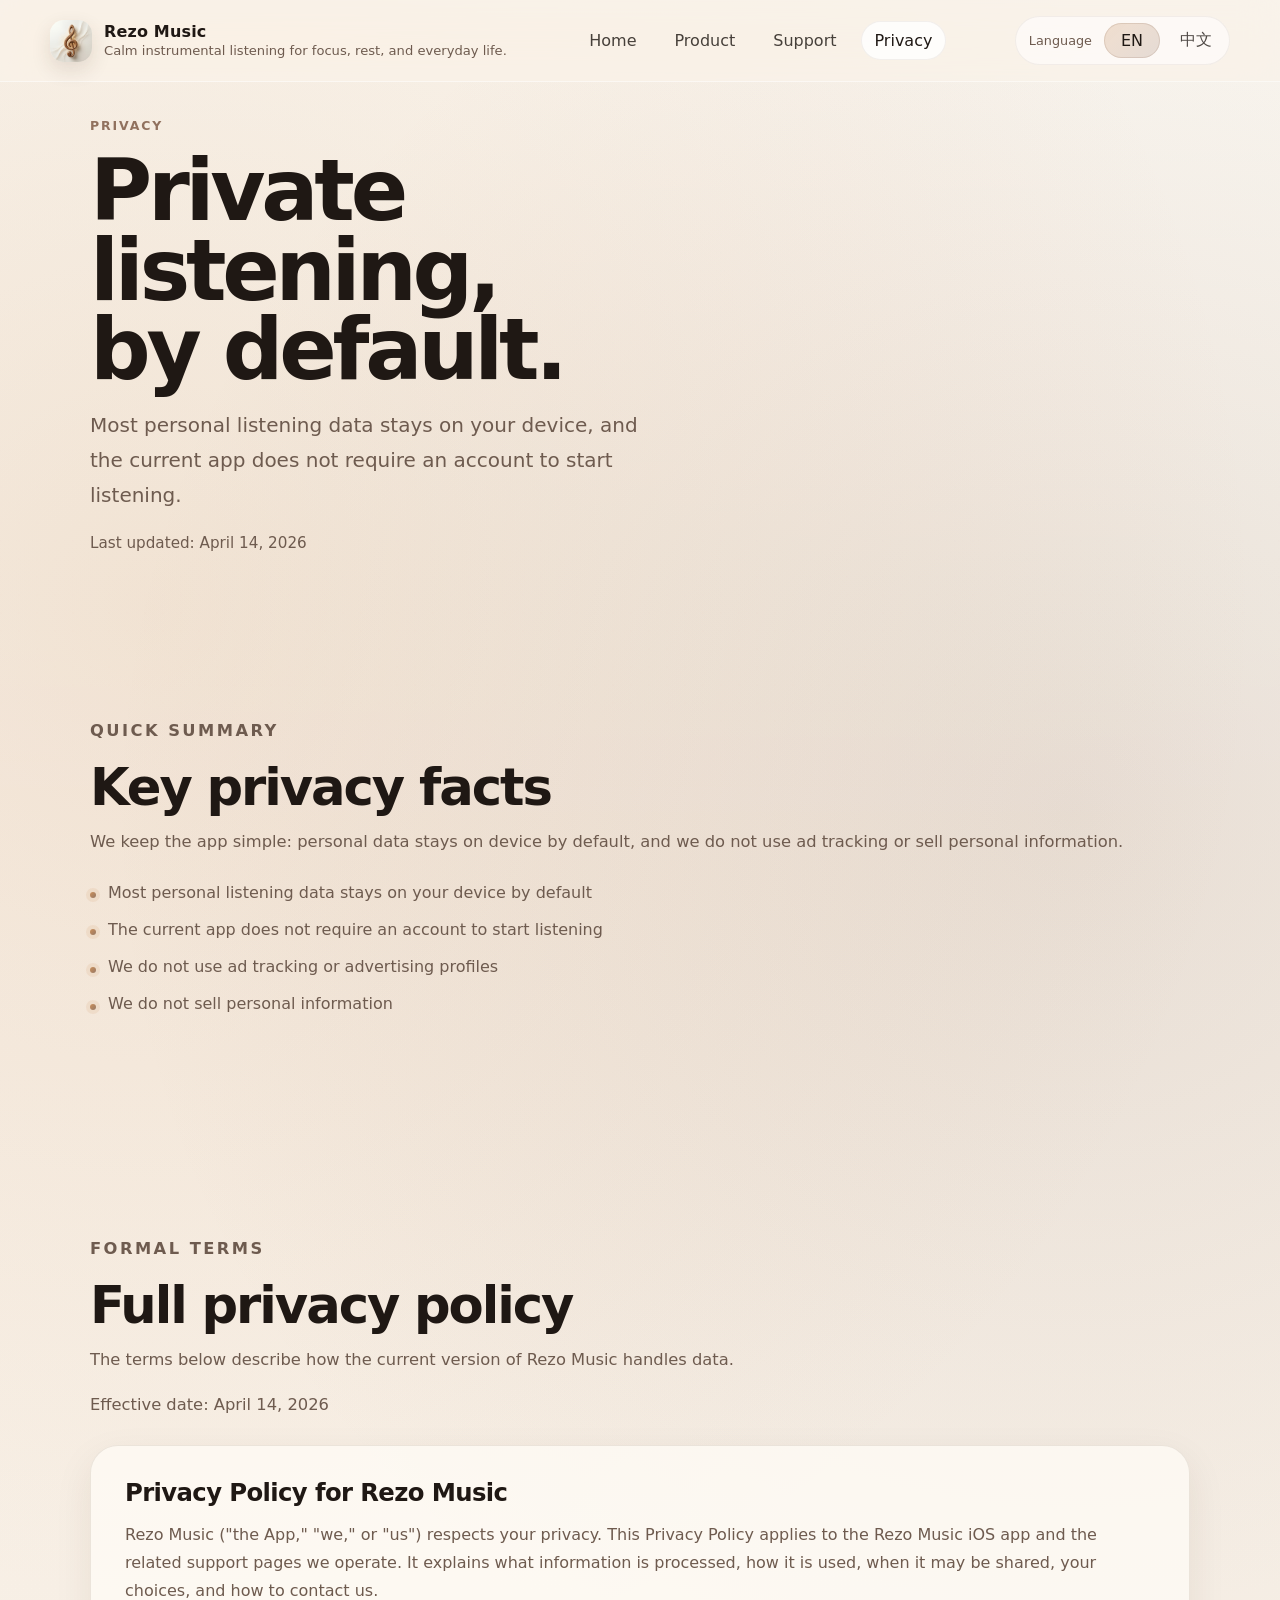
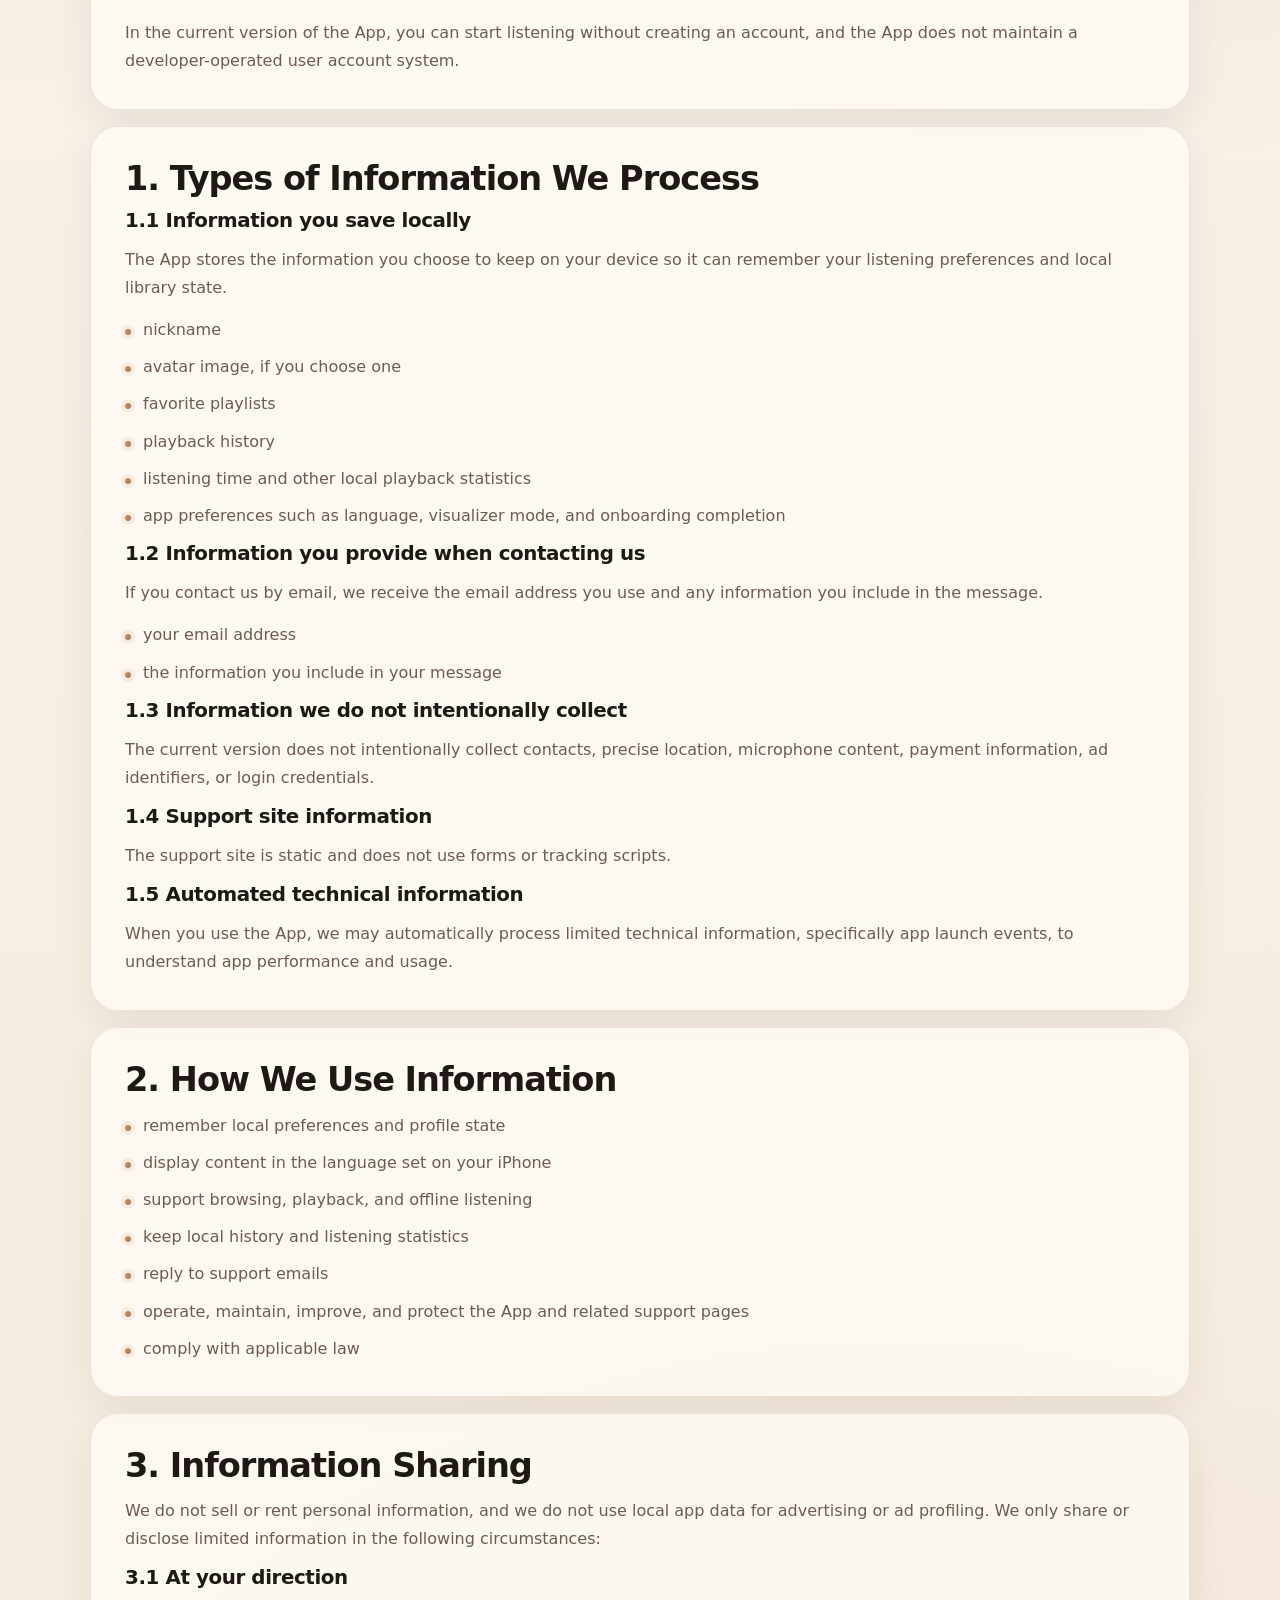
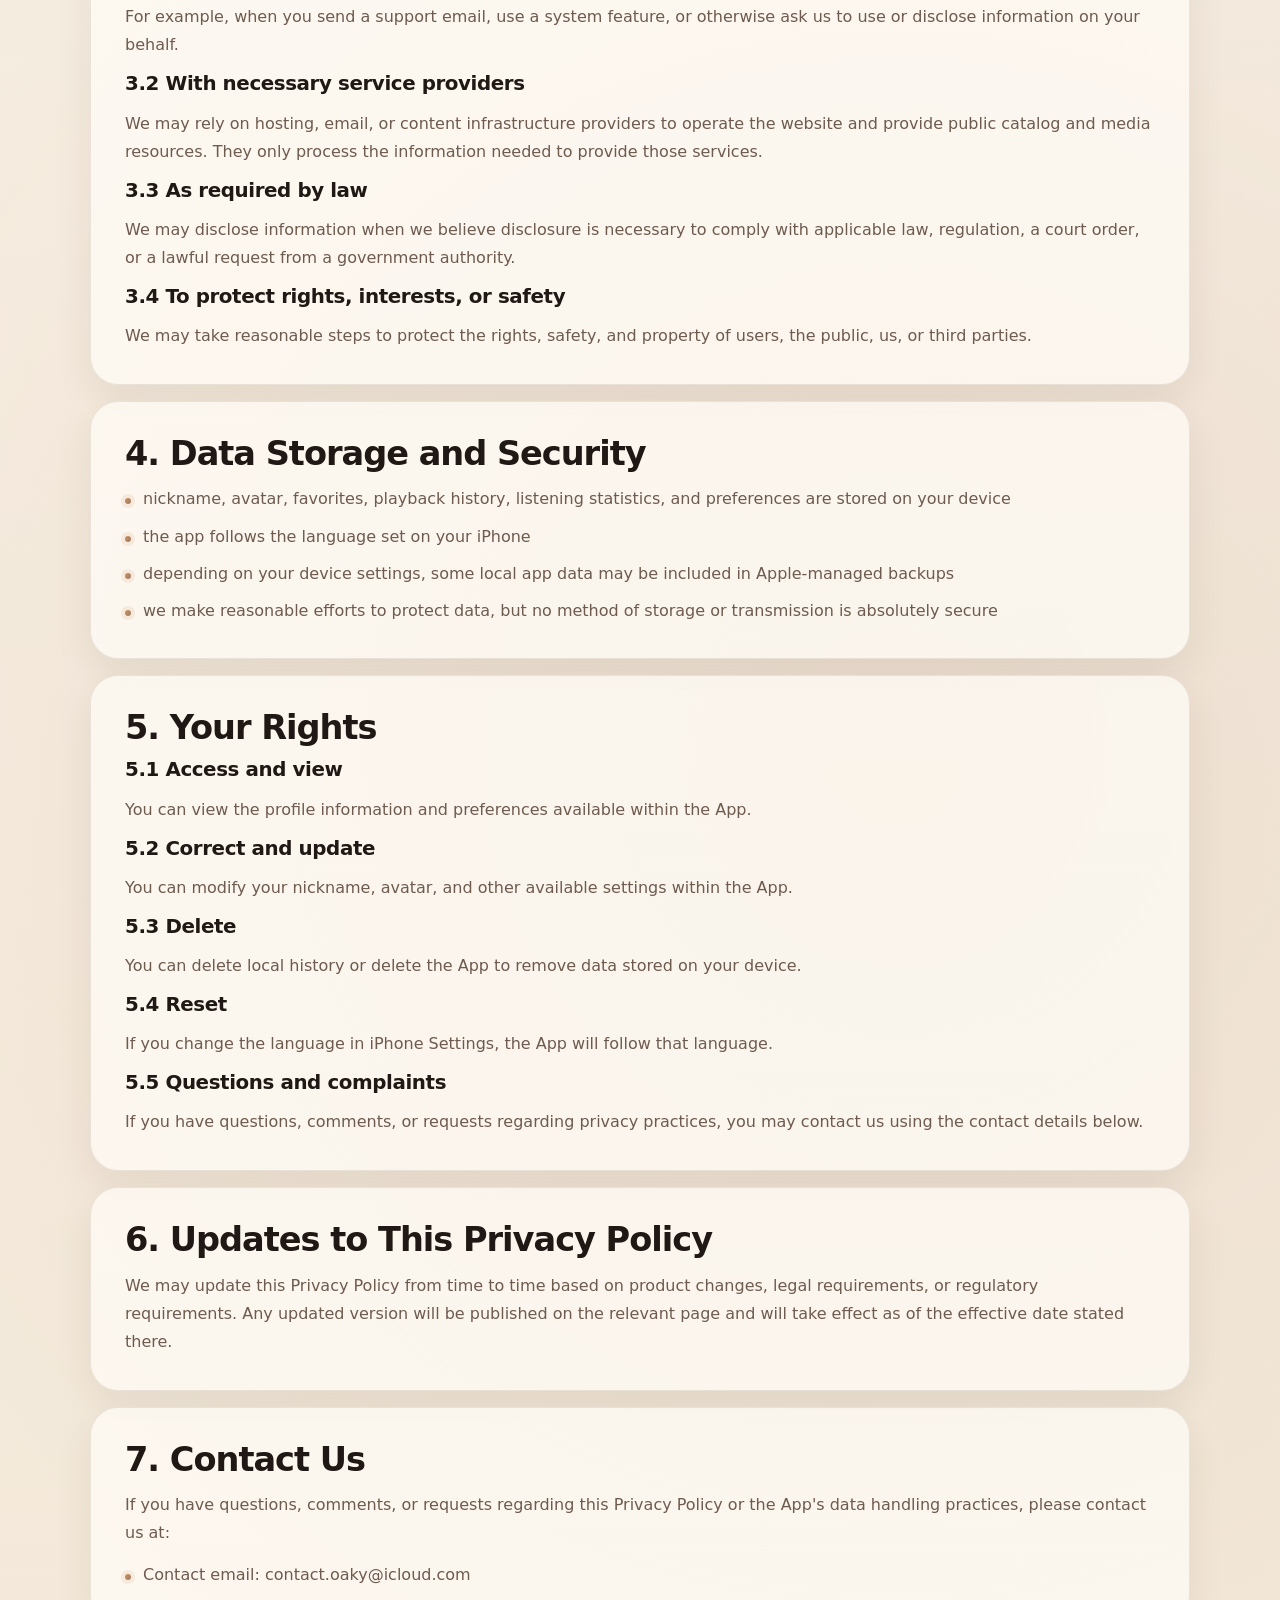
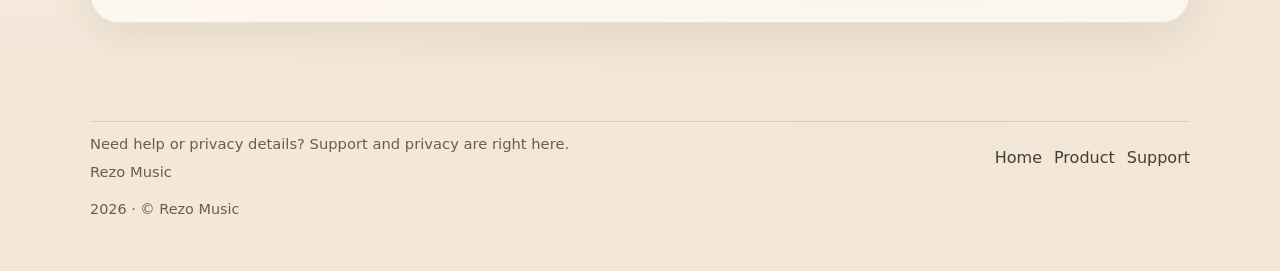
==== privacy.html @ c3b0bfb4 "add webpage" ====
<!DOCTYPE html>
<html lang="en">
<head>
  <meta charset="UTF-8">
  <meta name="viewport" content="width=device-width, initial-scale=1.0">
  <meta name="description" content="Privacy policy for the Rezo Music iOS app. Key privacy facts first, then the formal policy terms.">
  <meta name="theme-color" content="#f6efe6">
  <title>Privacy · Rezo Music</title>
  <link rel="icon" type="image/png" sizes="16x16" href="assets/favicon-16.png">
  <link rel="icon" type="image/png" sizes="32x32" href="assets/favicon-32.png">
  <link rel="apple-touch-icon" sizes="180x180" href="assets/apple-touch-icon.png">
  <link rel="stylesheet" href="assets/site.css">
  <script defer src="assets/site.js"></script>
</head>
<body data-page="privacy">
  <a class="skip-link" href="#content">Skip to content</a>

  <div class="site-shell">
    <header class="site-header">
      <div class="site-header__inner">
        <a class="brand" href="index.html" aria-label="Rezo Music home">
          <img class="brand__mark" src="assets/app-icon.png" alt="" aria-hidden="true">
          <span class="brand__text">
            <span class="brand__name" data-i18n-key="common.brand.name">Rezo Music</span>
            <span class="brand__sub" data-i18n-key="common.brand.subtitle">Calm instrumental listening for focus, rest, and everyday life.</span>
          </span>
        </a>

        <nav class="site-nav" aria-label="Primary">
          <a class="site-nav__link" href="index.html" data-i18n-key="common.nav.home">Home</a>
          <a class="site-nav__link" href="product.html" data-i18n-key="common.nav.product">Product</a>
          <a class="site-nav__link" href="support.html" data-i18n-key="common.nav.support">Support</a>
          <a class="site-nav__link" aria-current="page" href="privacy.html" data-i18n-key="common.nav.privacy">Privacy</a>
        </nav>

        <div class="lang-toggle" role="group" aria-label="Language">
          <span class="lang-toggle__label" data-i18n-key="common.lang.label">Language</span>
          <button class="lang-toggle__button" type="button" data-lang-option="en" aria-pressed="true">EN</button>
          <button class="lang-toggle__button" type="button" data-lang-option="zh" aria-pressed="false">中文</button>
        </div>
      </div>
    </header>

    <main class="page" id="content">
      <section class="hero">
        <div class="hero__inner privacy-hero__inner">
          <div class="hero__copy reveal">
            <p class="eyebrow" data-i18n-key="pages.privacy.hero.eyebrow">Privacy</p>
            <h1 data-i18n-key="pages.privacy.hero.title">Private listening, by default.</h1>
            <p class="lede" data-i18n-key="pages.privacy.hero.body">Most personal listening data stays on your device, and the current app does not require an account to start listening.</p>
            <p class="hero__note" data-i18n-key="pages.privacy.hero.note">Last updated: April 14, 2026</p>
          </div>
        </div>
      </section>

      <section class="section">
        <div class="section__inner">
          <div class="section-copy reveal">
            <p class="eyebrow" data-i18n-key="pages.privacy.summary.eyebrow">Quick summary</p>
            <h2 data-i18n-key="pages.privacy.summary.title">Key privacy facts</h2>
            <p data-i18n-key="pages.privacy.summary.body">We keep the app simple: personal data stays on device by default, and we do not use ad tracking or sell personal information.</p>
            <ul class="privacy-summary-list">
              <li data-i18n-key="pages.privacy.summary.point1">Most personal listening data stays on your device by default</li>
              <li data-i18n-key="pages.privacy.summary.point2">The current app does not require an account to start listening</li>
              <li data-i18n-key="pages.privacy.summary.point3">We do not use ad tracking or advertising profiles</li>
              <li data-i18n-key="pages.privacy.summary.point4">We do not sell personal information</li>
            </ul>
          </div>
        </div>
      </section>

      <section class="section policy-section">
        <div class="section__inner policy-shell">
          <div class="section-copy reveal">
            <p class="eyebrow" data-i18n-key="pages.privacy.formal.eyebrow">Formal Terms</p>
            <h2 data-i18n-key="pages.privacy.formal.title">Full privacy policy</h2>
            <p data-i18n-key="pages.privacy.formal.body">The terms below describe how the current version of Rezo Music handles data.</p>
            <p class="policy-meta" data-i18n-key="pages.privacy.formal.meta">Effective date: April 14, 2026</p>
          </div>

          <div class="policy-blocks">
            <article class="policy reveal">
              <h3 data-i18n-key="pages.privacy.formal.intro.title">Privacy Policy for Rezo Music</h3>
              <p data-i18n-key="pages.privacy.formal.intro.body1">Rezo Music ("the App," "we," or "us") respects your privacy. This Privacy Policy applies to the Rezo Music iOS app and the related support pages we operate. It explains what information is processed, how it is used, when it may be shared, your choices, and how to contact us.</p>
              <p data-i18n-key="pages.privacy.formal.intro.body2">In the current version of the App, you can start listening without creating an account, and the App does not maintain a developer-operated user account system.</p>
            </article>

            <article class="policy reveal">
              <h2 data-i18n-key="pages.privacy.formal.section1.title">1. Types of Information We Process</h2>

              <h4 data-i18n-key="pages.privacy.formal.section1.sub1.title">1.1 Information you save locally</h4>
              <p data-i18n-key="pages.privacy.formal.section1.sub1.body">The App stores the information you choose to keep on your device so it can remember your listening preferences and local library state.</p>
              <ul class="policy-list">
                <li data-i18n-key="pages.privacy.formal.section1.sub1.point1">nickname</li>
                <li data-i18n-key="pages.privacy.formal.section1.sub1.point2">avatar image, if you choose one</li>
                <li data-i18n-key="pages.privacy.formal.section1.sub1.point3">favorite playlists</li>
                <li data-i18n-key="pages.privacy.formal.section1.sub1.point4">playback history</li>
                <li data-i18n-key="pages.privacy.formal.section1.sub1.point5">listening time and other local playback statistics</li>
                <li data-i18n-key="pages.privacy.formal.section1.sub1.point6">app preferences such as language, visualizer mode, and onboarding completion</li>
              </ul>

              <h4 data-i18n-key="pages.privacy.formal.section1.sub2.title">1.2 Information you provide when contacting us</h4>
              <p data-i18n-key="pages.privacy.formal.section1.sub2.body">If you contact us by email, we receive the email address you use and any information you include in the message.</p>
              <ul class="policy-list">
                <li data-i18n-key="pages.privacy.formal.section1.sub2.point1">your email address</li>
                <li data-i18n-key="pages.privacy.formal.section1.sub2.point2">the information you include in your message</li>
              </ul>

              <h4 data-i18n-key="pages.privacy.formal.section1.sub3.title">1.3 Information we do not intentionally collect</h4>
              <p data-i18n-key="pages.privacy.formal.section1.sub3.body">The current version does not intentionally collect contacts, precise location, microphone content, payment information, ad identifiers, or login credentials.</p>

              <h4 data-i18n-key="pages.privacy.formal.section1.sub4.title">1.4 Support site information</h4>
              <p data-i18n-key="pages.privacy.formal.section1.sub4.body">The support site is static and does not use forms or tracking scripts.</p>

              <h4 data-i18n-key="pages.privacy.formal.section1.sub5.title">1.5 Automated technical information</h4>
              <p data-i18n-key="pages.privacy.formal.section1.sub5.body">When you use the App, we may automatically process limited technical information, specifically app launch events, to understand app performance and usage.</p>
            </article>

            <article class="policy reveal">
              <h2 data-i18n-key="pages.privacy.formal.section2.title">2. How We Use Information</h2>
              <ul class="policy-list">
                <li data-i18n-key="pages.privacy.formal.section2.point1">remember local preferences and profile state</li>
                <li data-i18n-key="pages.privacy.formal.section2.point2">display content in the language set on your iPhone</li>
                <li data-i18n-key="pages.privacy.formal.section2.point3">support browsing, playback, and offline listening</li>
                <li data-i18n-key="pages.privacy.formal.section2.point4">keep local history and listening statistics</li>
                <li data-i18n-key="pages.privacy.formal.section2.point5">reply to support emails</li>
                <li data-i18n-key="pages.privacy.formal.section2.point6">operate, maintain, improve, and protect the App and related support pages</li>
                <li data-i18n-key="pages.privacy.formal.section2.point7">comply with applicable law</li>
              </ul>
            </article>

            <article class="policy reveal">
              <h2 data-i18n-key="pages.privacy.formal.section3.title">3. Information Sharing</h2>
              <p data-i18n-key="pages.privacy.formal.section3.intro">We do not sell or rent personal information, and we do not use local app data for advertising or ad profiling. We only share or disclose limited information in the following circumstances:</p>

              <h4 data-i18n-key="pages.privacy.formal.section3.sub1.title">3.1 At your direction</h4>
              <p data-i18n-key="pages.privacy.formal.section3.sub1.body">For example, when you send a support email, use a system feature, or otherwise ask us to use or disclose information on your behalf.</p>

              <h4 data-i18n-key="pages.privacy.formal.section3.sub2.title">3.2 With necessary service providers</h4>
              <p data-i18n-key="pages.privacy.formal.section3.sub2.body">We may rely on hosting, email, or content infrastructure providers to operate the website and provide public catalog and media resources. They only process the information needed to provide those services.</p>

              <h4 data-i18n-key="pages.privacy.formal.section3.sub3.title">3.3 As required by law</h4>
              <p data-i18n-key="pages.privacy.formal.section3.sub3.body">We may disclose information when we believe disclosure is necessary to comply with applicable law, regulation, a court order, or a lawful request from a government authority.</p>

              <h4 data-i18n-key="pages.privacy.formal.section3.sub4.title">3.4 To protect rights, interests, or safety</h4>
              <p data-i18n-key="pages.privacy.formal.section3.sub4.body">We may take reasonable steps to protect the rights, safety, and property of users, the public, us, or third parties.</p>
            </article>

            <article class="policy reveal">
              <h2 data-i18n-key="pages.privacy.formal.section4.title">4. Data Storage and Security</h2>
              <ul class="policy-list">
                <li data-i18n-key="pages.privacy.formal.section4.point1">nickname, avatar, favorites, playback history, listening statistics, and preferences are stored on your device</li>
                <li data-i18n-key="pages.privacy.formal.section4.point2">the app follows the language set on your iPhone</li>
                <li data-i18n-key="pages.privacy.formal.section4.point3">depending on your device settings, some local app data may be included in Apple-managed backups</li>
                <li data-i18n-key="pages.privacy.formal.section4.point4">we make reasonable efforts to protect data, but no method of storage or transmission is absolutely secure</li>
              </ul>
            </article>

            <article class="policy reveal">
              <h2 data-i18n-key="pages.privacy.formal.section5.title">5. Your Rights</h2>

              <h4 data-i18n-key="pages.privacy.formal.section5.sub1.title">5.1 Access and view</h4>
              <p data-i18n-key="pages.privacy.formal.section5.sub1.body">You can view the profile information and preferences available within the App.</p>

              <h4 data-i18n-key="pages.privacy.formal.section5.sub2.title">5.2 Correct and update</h4>
              <p data-i18n-key="pages.privacy.formal.section5.sub2.body">You can modify your nickname, avatar, and other available settings within the App.</p>

              <h4 data-i18n-key="pages.privacy.formal.section5.sub3.title">5.3 Delete</h4>
              <p data-i18n-key="pages.privacy.formal.section5.sub3.body">You can delete local history or delete the App to remove data stored on your device.</p>

              <h4 data-i18n-key="pages.privacy.formal.section5.sub4.title">5.4 Reset</h4>
              <p data-i18n-key="pages.privacy.formal.section5.sub4.body">If you change the language in iPhone Settings, the App will follow that language.</p>

              <h4 data-i18n-key="pages.privacy.formal.section5.sub5.title">5.5 Questions and complaints</h4>
              <p data-i18n-key="pages.privacy.formal.section5.sub5.body">If you have questions, comments, or requests regarding privacy practices, you may contact us using the contact details below.</p>
            </article>

            <article class="policy reveal">
              <h2 data-i18n-key="pages.privacy.formal.section6.title">6. Updates to This Privacy Policy</h2>
              <p data-i18n-key="pages.privacy.formal.section6.body">We may update this Privacy Policy from time to time based on product changes, legal requirements, or regulatory requirements. Any updated version will be published on the relevant page and will take effect as of the effective date stated there.</p>
            </article>

            <article class="policy reveal">
              <h2 data-i18n-key="pages.privacy.formal.section7.title">7. Contact Us</h2>
              <p data-i18n-key="pages.privacy.formal.section7.body">If you have questions, comments, or requests regarding this Privacy Policy or the App's data handling practices, please contact us at:</p>
              <ul class="policy-list">
                <li><span data-i18n-key="pages.privacy.contact.emailLabel">Contact email</span>: <a href="mailto:contact.oaky@icloud.com">contact.oaky@icloud.com</a></li>
              </ul>
            </article>
          </div>
        </div>
      </section>
    </main>

    <footer class="footer">
      <div class="footer__inner">
        <div class="footer__top">
          <div class="footer__meta">
            <span data-i18n-key="common.footer.cta">Need help or privacy details? Support and privacy are right here.</span>
            <span data-i18n-key="common.brand.name">Rezo Music</span>
          </div>
          <div class="footer__actions">
            <a class="footer__link" href="index.html" data-i18n-key="common.nav.home">Home</a>
            <a class="footer__link" href="product.html" data-i18n-key="common.nav.product">Product</a>
            <a class="footer__link" href="support.html" data-i18n-key="common.nav.support">Support</a>
          </div>
        </div>
        <div class="footer__right">
          <span data-current-year>2026</span>
          <span aria-hidden="true">·</span>
          <span data-i18n-key="common.footer.rights">© Rezo Music</span>
        </div>
      </div>
    </footer>
  </div>
</body>
</html>
---- assets/site.css ----
:root {
  --bg: #f6efe6;
  --bg-soft: rgba(255, 248, 240, 0.72);
  --panel: rgba(255, 252, 247, 0.74);
  --panel-strong: rgba(255, 252, 247, 0.92);
  --text: #1f1814;
  --muted: #6e5b4f;
  --line: rgba(108, 82, 62, 0.16);
  --line-strong: rgba(108, 82, 62, 0.24);
  --walnut: #7a5641;
  --cedar: #9c6750;
  --amber: #c98b54;
  --cream: #fff7ed;
  --shadow: 0 24px 70px rgba(58, 34, 18, 0.11);
  --shadow-soft: 0 14px 38px rgba(58, 34, 18, 0.08);
  --radius-xl: 36px;
  --radius-lg: 28px;
  --radius-md: 20px;
  --radius-sm: 14px;
  --page-width: min(1180px, calc(100% - 40px));
  --content-width: min(1100px, calc(100% - 40px));
  --section-gap: clamp(72px, 10vw, 132px);
  --ease-out: cubic-bezier(0.2, 0.8, 0.2, 1);
}

*,
*::before,
*::after {
  box-sizing: border-box;
}

html {
  scroll-behavior: smooth;
  text-size-adjust: 100%;
}

body {
  margin: 0;
  min-height: 100vh;
  color: var(--text);
  font-family: -apple-system, BlinkMacSystemFont, "SF Pro Text", "Segoe UI", system-ui, sans-serif;
  background:
    radial-gradient(circle at 12% 12%, rgba(201, 139, 84, 0.18), transparent 24%),
    radial-gradient(circle at 84% 16%, rgba(122, 86, 65, 0.14), transparent 22%),
    radial-gradient(circle at 70% 78%, rgba(165, 112, 83, 0.10), transparent 28%),
    linear-gradient(180deg, #fbf7f1 0%, #f7efe5 42%, #f3e8d8 100%);
  overflow-x: hidden;
}

body::before {
  content: "";
  position: fixed;
  inset: 0;
  pointer-events: none;
  background-image:
    linear-gradient(rgba(255, 255, 255, 0.16), rgba(255, 255, 255, 0.02)),
    radial-gradient(circle at 1px 1px, rgba(61, 38, 24, 0.045) 1px, transparent 0);
  background-size: auto, 18px 18px;
  mix-blend-mode: soft-light;
  opacity: 0.7;
  z-index: 0;
}

img,
svg,
video,
canvas {
  display: block;
  max-width: 100%;
}

a {
  color: inherit;
  text-decoration: none;
}

button,
input,
textarea,
select {
  font: inherit;
}

button {
  border: 0;
  background: none;
  padding: 0;
  cursor: pointer;
}

::selection {
  background: rgba(201, 139, 84, 0.26);
}

.skip-link {
  position: absolute;
  left: 16px;
  top: 12px;
  z-index: 100;
  padding: 10px 14px;
  border-radius: 999px;
  background: var(--text);
  color: var(--cream);
  transform: translateY(-150%);
  transition: transform 160ms var(--ease-out);
}

.skip-link:focus {
  transform: translateY(0);
}

.site-shell {
  position: relative;
  z-index: 1;
}

.site-header {
  position: sticky;
  top: 0;
  z-index: 40;
  backdrop-filter: blur(18px) saturate(180%);
  -webkit-backdrop-filter: blur(18px) saturate(180%);
  background: rgba(248, 242, 234, 0.74);
  border-bottom: 1px solid rgba(255, 255, 255, 0.5);
}

.site-header__inner {
  width: var(--page-width);
  margin: 0 auto;
  display: grid;
  grid-template-columns: auto 1fr auto;
  align-items: center;
  gap: 20px;
  min-height: 80px;
  padding: 16px 0;
}

.brand {
  display: inline-flex;
  align-items: center;
  gap: 12px;
  min-width: 0;
}

.brand__mark {
  width: 42px;
  height: 42px;
  flex: 0 0 auto;
  border-radius: 14px;
  box-shadow: 0 8px 20px rgba(58, 34, 18, 0.12);
}

.brand__text {
  display: grid;
  gap: 2px;
  min-width: 0;
}

.brand__name {
  font-size: 1rem;
  font-weight: 700;
  letter-spacing: 0.01em;
}

.brand__sub {
  font-size: 0.82rem;
  color: var(--muted);
  white-space: nowrap;
  overflow-wrap: anywhere;
  line-height: 1.2;
}

.site-nav {
  display: flex;
  align-items: center;
  justify-content: center;
  flex-wrap: wrap;
  gap: 10px;
}

.site-nav__link {
  padding: 10px 14px;
  border-radius: 999px;
  color: rgba(31, 24, 20, 0.82);
  transition: background-color 160ms var(--ease-out), color 160ms var(--ease-out), transform 160ms var(--ease-out);
}

.site-nav__link:hover,
.site-nav__link:focus-visible {
  background: rgba(255, 255, 255, 0.66);
  color: var(--text);
  transform: translateY(-1px);
}

.site-nav__link[aria-current="page"] {
  background: rgba(255, 255, 255, 0.78);
  color: var(--text);
  box-shadow: inset 0 0 0 1px rgba(108, 82, 62, 0.08);
}

.lang-toggle {
  display: inline-flex;
  align-items: center;
  gap: 8px;
  padding: 6px;
  border-radius: 999px;
  background: rgba(255, 255, 255, 0.56);
  box-shadow: inset 0 0 0 1px rgba(108, 82, 62, 0.08);
}

.lang-toggle__label {
  padding-inline: 8px 4px;
  font-size: 0.8rem;
  color: var(--muted);
  white-space: nowrap;
}

.lang-toggle__button {
  min-width: 56px;
  padding: 8px 12px;
  border-radius: 999px;
  color: rgba(31, 24, 20, 0.78);
  transition: background-color 160ms var(--ease-out), color 160ms var(--ease-out), box-shadow 160ms var(--ease-out);
}

.lang-toggle__button:hover,
.lang-toggle__button:focus-visible {
  color: var(--text);
}

.lang-toggle__button[aria-pressed="true"] {
  background: linear-gradient(135deg, rgba(201, 139, 84, 0.24), rgba(122, 86, 65, 0.18));
  color: var(--text);
  box-shadow: inset 0 0 0 1px rgba(122, 86, 65, 0.16);
}

.page {
  display: grid;
  gap: var(--section-gap);
  padding-bottom: clamp(48px, 8vw, 96px);
}

.hero {
  padding-top: clamp(24px, 4vw, 36px);
}

.hero__inner,
.section__inner,
.footer__inner {
  width: var(--content-width);
  margin: 0 auto;
}

.hero__inner {
  display: grid;
  grid-template-columns: minmax(0, 1.02fr) minmax(0, 0.98fr);
  gap: clamp(26px, 6vw, 72px);
  align-items: center;
  min-height: calc(100svh - 116px);
  padding-bottom: clamp(36px, 6vw, 64px);
}

.hero__copy {
  position: relative;
  z-index: 2;
  display: grid;
  gap: 18px;
  align-content: center;
}

.eyebrow {
  margin: 0;
  font-size: 0.78rem;
  font-weight: 700;
  letter-spacing: 0.15em;
  text-transform: uppercase;
  color: rgba(122, 86, 65, 0.82);
}

.hero h1,
.section h2,
.section h3,
.scene__title,
.scene__label {
  margin: 0;
  text-wrap: balance;
}

.hero h1 {
  max-width: 25ch;
  font-size: clamp(3.6rem, 8vw, 6.4rem);
  line-height: 0.94;
  letter-spacing: -0.05em;
}

.lede {
  max-width: 36rem;
  margin: 0;
  font-size: clamp(1.08rem, 2vw, 1.25rem);
  line-height: 1.75;
  color: var(--muted);
}

.hero__actions,
.section__actions,
.footer__actions {
  display: flex;
  flex-wrap: wrap;
  gap: 12px;
}

.button {
  display: inline-flex;
  align-items: center;
  justify-content: center;
  min-height: 48px;
  padding: 0 18px;
  border-radius: 999px;
  border: 1px solid transparent;
  font-weight: 650;
  letter-spacing: 0.01em;
  transition: transform 160ms var(--ease-out), box-shadow 160ms var(--ease-out), background-color 160ms var(--ease-out), border-color 160ms var(--ease-out);
}

.button:hover,
.button:focus-visible {
  transform: translateY(-1px);
}

.button--primary {
  color: #fffdf9;
  background: linear-gradient(135deg, #7c5a45 0%, #a56d4d 48%, #c98b54 100%);
  box-shadow: 0 16px 34px rgba(104, 69, 44, 0.22);
}

.button--secondary {
  background: rgba(255, 255, 255, 0.62);
  color: var(--text);
  box-shadow: inset 0 0 0 1px rgba(108, 82, 62, 0.12);
}

.hero__note,
.section-note,
.footer__note {
  margin: 0;
  color: var(--muted);
  font-size: 0.95rem;
  line-height: 1.6;
}

body[data-page="index"] .page {
  gap: 0;
  padding-bottom: 0;
}

body[data-page="index"] .home-hero,
body[data-page="index"] .home-mission {
  position: relative;
  left: 50%;
  width: 100vw;
  margin-left: -50vw;
  overflow: clip;
}

body[data-page="index"] .home-hero {
  min-height: 100svh;
  isolation: isolate;
}

body[data-page="index"] .home-hero__media,
body[data-page="index"] .home-mission__media {
  position: absolute;
  inset: 0;
  pointer-events: none;
}

body[data-page="index"] .home-hero__video,
body[data-page="index"] .home-mission__video {
  width: 100%;
  height: 100%;
  object-fit: cover;
  object-position: center center;
  transform: scale(1.04) translate3d(0, calc(var(--scroll-depth, 0) * -16px), 0);
  filter: saturate(1.05) contrast(1.02);
}

body[data-page="index"] .home-mission__video {
  transform: scale(1.06) translate3d(0, calc(var(--scroll-depth, 0) * -10px), 0);
}

body[data-page="index"] .home-hero__scrim {
  position: absolute;
  inset: 0;
  pointer-events: none;
  background:
    radial-gradient(circle at 18% 78%, rgba(14, 10, 7, 0.46), transparent 34%),
    linear-gradient(90deg, rgba(18, 13, 9, 0.78) 0%, rgba(18, 13, 9, 0.46) 34%, rgba(18, 13, 9, 0.16) 68%, rgba(18, 13, 9, 0.32) 100%),
    linear-gradient(180deg, rgba(18, 13, 9, 0.42) 0%, rgba(18, 13, 9, 0.08) 36%, rgba(18, 13, 9, 0.34) 100%);
}

body[data-page="index"] .home-mission__scrim {
  position: absolute;
  inset: 0;
  pointer-events: none;
  background:
    radial-gradient(circle at 18% 24%, rgba(16, 11, 8, 0.28), transparent 36%),
    linear-gradient(90deg, rgba(16, 11, 8, 0.72) 0%, rgba(16, 11, 8, 0.34) 42%, rgba(16, 11, 8, 0.14) 78%, rgba(16, 11, 8, 0.3) 100%),
    linear-gradient(180deg, rgba(16, 11, 8, 0.34) 0%, rgba(16, 11, 8, 0.08) 30%, rgba(16, 11, 8, 0.42) 100%);
}

body[data-page="index"] .home-hero__inner,
body[data-page="index"] .home-mission__inner {
  position: relative;
  z-index: 1;
  width: var(--content-width);
  margin: 0 auto;
  min-height: calc(100svh - 84px);
  display: grid;
  align-items: end;
  padding: clamp(30px, 5vw, 64px) 0 clamp(36px, 7vw, 86px);
}

body[data-page="index"] .home-hero__copy,
body[data-page="index"] .home-mission__copy {
  display: grid;
  gap: 18px;
  max-width: 45rem;
}

body[data-page="index"] .home-hero__eyebrow,
body[data-page="index"] .home-mission .eyebrow {
  margin: 0;
  font-size: 0.78rem;
  font-weight: 700;
  letter-spacing: 0.15em;
  text-transform: uppercase;
  color: rgba(255, 248, 240, 0.78);
}

body[data-page="index"] .home-hero h1 {
  margin: 0;
  max-width: 10ch;
  font-size: clamp(3.6rem, 8.6vw, 7rem);
  line-height: 0.92;
  letter-spacing: -0.06em;
  color: #fffaf4;
  text-wrap: balance;
}

body[data-page="index"] .home-hero__body {
  max-width: 31rem;
  margin: 0;
  color: rgba(255, 248, 240, 0.88);
  font-size: clamp(1.08rem, 2vw, 1.28rem);
  line-height: 1.72;
}

body[data-page="index"] .home-hero__actions {
  margin-top: 2px;
}

body[data-page="index"] .home-hero__hint {
  max-width: 28rem;
  margin: 0;
  color: rgba(255, 248, 240, 0.74);
  font-size: 0.96rem;
  line-height: 1.6;
}

body[data-page="index"] .home-hero__scroll {
  justify-self: start;
  display: inline-flex;
  align-items: center;
  gap: 10px;
  padding: 10px 14px;
  border-radius: 999px;
  background: rgba(255, 255, 255, 0.08);
  border: 1px solid rgba(255, 255, 255, 0.16);
  color: rgba(255, 248, 240, 0.92);
  backdrop-filter: blur(12px) saturate(180%);
  -webkit-backdrop-filter: blur(12px) saturate(180%);
  font-size: 0.82rem;
  letter-spacing: 0.16em;
  text-transform: uppercase;
}

body[data-page="index"] .home-hero__scroll:hover,
body[data-page="index"] .home-hero__scroll:focus-visible {
  transform: translateY(-1px);
}

body[data-page="index"] .home-hero .button--secondary {
  background: rgba(255, 255, 255, 0.12);
  color: #fffaf4;
  border-color: rgba(255, 255, 255, 0.16);
  box-shadow: inset 0 0 0 1px rgba(255, 255, 255, 0.04);
}

body[data-page="index"] .home-hero .button--secondary:hover,
body[data-page="index"] .home-hero .button--secondary:focus-visible {
  background: rgba(255, 255, 255, 0.18);
}

body[data-page="index"] .home-demos,
body[data-page="index"] .home-fit {
  padding-block: clamp(76px, 10vw, 132px);
}

body[data-page="index"] .home-demos__inner,
body[data-page="index"] .home-fit__inner {
  display: grid;
  grid-template-columns: minmax(0, 0.88fr) minmax(0, 1.12fr);
  gap: clamp(22px, 5vw, 56px);
  align-items: start;
}

body[data-page="index"] .home-demos__copy,
body[data-page="index"] .home-fit__copy {
  position: sticky;
  top: 108px;
  align-self: start;
  max-width: 32rem;
}

body[data-page="index"] .home-demos__copy h2,
body[data-page="index"] .home-fit__copy h2 {
  font-size: clamp(2.3rem, 4.8vw, 4.4rem);
  line-height: 0.96;
  letter-spacing: -0.045em;
}

body[data-page="index"] .home-demos__note {
  margin: 4px 0 0;
  color: var(--muted);
  font-size: 0.96rem;
}

body[data-page="index"] .demo-player {
  position: relative;
  display: grid;
  gap: 10px;
  padding: 16px;
  border-radius: var(--radius-xl);
  border: 1px solid rgba(108, 82, 62, 0.14);
  background: rgba(255, 252, 247, 0.8);
  box-shadow: var(--shadow);
}

body[data-page="index"] .demo-player__status {
  display: grid;
  grid-template-columns: auto minmax(0, 1fr) auto;
  gap: 14px;
  align-items: center;
  padding: 10px 10px 14px;
  border-bottom: 1px solid var(--line);
}

body[data-page="index"] .demo-player__status-label {
  font-size: 0.72rem;
  font-weight: 700;
  letter-spacing: 0.18em;
  text-transform: uppercase;
  color: rgba(122, 86, 65, 0.76);
}

body[data-page="index"] .demo-player__status-track {
  min-width: 0;
  font-size: clamp(1rem, 1.8vw, 1.18rem);
  font-weight: 700;
  letter-spacing: -0.03em;
}

body[data-page="index"] .demo-player__status-state {
  font-size: 0.84rem;
  color: var(--muted);
  white-space: nowrap;
}

body[data-page="index"] .demo-player__audio {
  position: absolute;
  width: 1px;
  height: 1px;
  opacity: 0;
  pointer-events: none;
}

body[data-page="index"] .demo-track {
  position: relative;
  display: grid;
  grid-template-columns: 40px minmax(0, 1fr) auto;
  gap: 14px 16px;
  align-items: center;
  width: 100%;
  padding: 18px 18px 16px;
  border-radius: 24px;
  text-align: left;
  background: rgba(255, 255, 255, 0.6);
  border: 1px solid rgba(108, 82, 62, 0.1);
  box-shadow: inset 0 1px 0 rgba(255, 255, 255, 0.44);
  overflow: clip;
  transition:
    transform 160ms var(--ease-out),
    border-color 160ms var(--ease-out),
    background-color 160ms var(--ease-out),
    box-shadow 160ms var(--ease-out);
}

body[data-page="index"] .demo-track::before {
  content: "";
  position: absolute;
  inset: 0;
  background: linear-gradient(135deg, rgba(201, 139, 84, 0.14), rgba(122, 86, 65, 0.04));
  opacity: 0;
  transition: opacity 160ms var(--ease-out);
  pointer-events: none;
}

body[data-page="index"] .demo-track:hover,
body[data-page="index"] .demo-track:focus-visible {
  transform: translateY(-1px);
  border-color: rgba(122, 86, 65, 0.18);
  box-shadow: 0 16px 30px rgba(58, 34, 18, 0.08);
}

body[data-page="index"] .demo-track:hover::before,
body[data-page="index"] .demo-track:focus-visible::before,
body[data-page="index"] .demo-track[aria-pressed="true"]::before {
  opacity: 1;
}

body[data-page="index"] .demo-track[aria-pressed="true"] {
  background: rgba(255, 252, 247, 0.82);
  border-color: rgba(122, 86, 65, 0.18);
}

body[data-page="index"] .demo-track__index {
  font-size: 0.72rem;
  font-weight: 700;
  letter-spacing: 0.18em;
  color: rgba(122, 86, 65, 0.74);
}

body[data-page="index"] .demo-track__copy {
  display: grid;
  gap: 5px;
  min-width: 0;
}

body[data-page="index"] .demo-track__title {
  font-size: clamp(1.02rem, 2vw, 1.2rem);
  letter-spacing: -0.03em;
}

body[data-page="index"] .demo-track__body {
  color: var(--muted);
  line-height: 1.55;
}

body[data-page="index"] .demo-track__meta {
  display: flex;
  align-items: center;
  gap: 12px;
}

body[data-page="index"] .demo-track__duration {
  color: var(--muted);
  font-variant-numeric: tabular-nums;
}

body[data-page="index"] .demo-track__icon {
  position: relative;
  width: 42px;
  height: 42px;
  border-radius: 999px;
  background: linear-gradient(135deg, rgba(201, 139, 84, 0.18), rgba(122, 86, 65, 0.12));
  box-shadow: inset 0 0 0 1px rgba(122, 86, 65, 0.14);
}

body[data-page="index"] .demo-track__icon::before {
  content: "";
  position: absolute;
  inset: 50% auto auto 50%;
  width: 0;
  height: 0;
  transform: translate(-36%, -50%);
  border-left: 11px solid var(--text);
  border-top: 7px solid transparent;
  border-bottom: 7px solid transparent;
}

body[data-page="index"] .demo-track[aria-pressed="true"] .demo-track__icon {
  background: linear-gradient(135deg, rgba(122, 86, 65, 0.82), rgba(201, 139, 84, 0.74));
  box-shadow: 0 10px 22px rgba(58, 34, 18, 0.14);
}

body[data-page="index"] .demo-track[aria-pressed="true"] .demo-track__icon::before {
  border-left-color: #fffaf4;
}

body[data-page="index"] .demo-track.is-playing .demo-track__icon::before {
  content: "";
  position: absolute;
  inset: 50% auto auto 50%;
  width: 14px;
  height: 14px;
  transform: translate(-50%, -50%);
  border: none;
  background: none;
  border-left: 4px solid #fffaf4;
  border-right: 4px solid #fffaf4;
}

body[data-page="index"] .demo-track__progress {
  position: absolute;
  left: 18px;
  right: 18px;
  bottom: 0;
  height: 2px;
  border-radius: 999px;
  background: rgba(108, 82, 62, 0.08);
  overflow: hidden;
}

body[data-page="index"] .demo-track__progress span {
  display: block;
  width: 0;
  height: 100%;
  border-radius: inherit;
  background: linear-gradient(90deg, rgba(122, 86, 65, 0.92), rgba(201, 139, 84, 0.96));
  transition: width 120ms linear;
}

body[data-page="index"] .home-mission__inner {
  min-height: 100svh;
}

body[data-page="index"] .home-mission__copy {
  max-width: 44rem;
  color: #fffaf4;
}

body[data-page="index"] .home-mission__copy h2 {
  margin: 0;
  max-width: 10ch;
  font-size: clamp(2.5rem, 5vw, 4.8rem);
  line-height: 0.96;
  letter-spacing: -0.05em;
  color: #fffaf4;
  text-wrap: balance;
}

body[data-page="index"] .home-mission__body {
  margin: 0;
  max-width: 33rem;
  color: rgba(255, 248, 240, 0.88);
  font-size: clamp(1.02rem, 1.9vw, 1.22rem);
  line-height: 1.72;
}

body[data-page="index"] .home-mission__tags {
  display: flex;
  flex-wrap: wrap;
  gap: 10px;
}

body[data-page="index"] .home-mission__tag {
  display: inline-flex;
  align-items: center;
  min-height: 42px;
  padding: 0 14px;
  border-radius: 999px;
  background: rgba(255, 255, 255, 0.1);
  border: 1px solid rgba(255, 255, 255, 0.14);
  color: rgba(255, 248, 240, 0.94);
  box-shadow: inset 0 1px 0 rgba(255, 255, 255, 0.08);
  backdrop-filter: blur(12px) saturate(160%);
  -webkit-backdrop-filter: blur(12px) saturate(160%);
}

body[data-page="index"] .home-fit__copy {
  max-width: 34rem;
}

body[data-page="index"] .fit-list {
  display: grid;
  border-top: 1px solid var(--line);
}

body[data-page="index"] .fit-row {
  display: grid;
  grid-template-columns: auto minmax(0, 1fr);
  gap: 14px 18px;
  padding: 18px 0;
  border-bottom: 1px solid var(--line);
}

body[data-page="index"] .fit-row__index {
  margin-top: 2px;
  font-size: 0.74rem;
  font-weight: 700;
  letter-spacing: 0.2em;
  color: rgba(122, 86, 65, 0.76);
}

body[data-page="index"] .fit-row__copy {
  display: grid;
  gap: 6px;
}

body[data-page="index"] .fit-row__title {
  font-size: clamp(1.08rem, 2.1vw, 1.34rem);
  font-weight: 720;
  letter-spacing: -0.02em;
}

body[data-page="index"] .fit-row__body {
  color: var(--muted);
  line-height: 1.68;
}

.privacy-summary-list {
  display: grid;
  gap: 10px;
  margin: 6px 0 0;
  padding: 0;
  list-style: none;
}

.privacy-summary-list li {
  position: relative;
  padding-left: 18px;
  color: var(--muted);
  line-height: 1.7;
}

.privacy-summary-list li::before {
  content: "";
  position: absolute;
  left: 0;
  top: 0.84em;
  width: 6px;
  height: 6px;
  border-radius: 999px;
  background: linear-gradient(135deg, rgba(201, 139, 84, 0.96), rgba(122, 86, 65, 0.76));
  box-shadow: 0 0 0 4px rgba(201, 139, 84, 0.12);
}

.support-contact {
  display: grid;
  gap: 8px;
  max-width: 42rem;
  margin-top: 4px;
  padding-top: 18px;
  border-top: 1px solid var(--line);
}

.support-contact__label {
  margin: 0;
  font-size: 0.78rem;
  font-weight: 700;
  letter-spacing: 0.15em;
  text-transform: uppercase;
  color: rgba(122, 86, 65, 0.82);
}

.support-contact__email {
  width: fit-content;
  max-width: 100%;
  color: var(--text);
  font-size: clamp(1.55rem, 3.8vw, 2.45rem);
  font-weight: 760;
  line-height: 1.04;
  letter-spacing: -0.035em;
  overflow-wrap: anywhere;
}

.support-contact__email:hover,
.support-contact__email:focus-visible {
  text-decoration: underline;
  text-underline-offset: 6px;
}

.support-contact__note {
  margin: 0;
  color: var(--muted);
  line-height: 1.65;
}

.hero__visual {
  position: relative;
  min-height: clamp(420px, 56vw, 720px);
}

.scene {
  position: relative;
  isolation: isolate;
  overflow: hidden;
  min-height: 100%;
  border-radius: var(--radius-xl);
  border: 1px solid rgba(120, 88, 67, 0.14);
  background:
    linear-gradient(145deg, rgba(255, 255, 255, 0.84), rgba(248, 239, 229, 0.9)),
    linear-gradient(180deg, rgba(255, 255, 255, 0.42), rgba(255, 255, 255, 0));
  box-shadow: var(--shadow);
}

.scene::before,
.scene::after {
  content: "";
  position: absolute;
  inset: -10% -12%;
  pointer-events: none;
}

.scene::before {
  background:
    radial-gradient(circle at 18% 18%, rgba(201, 139, 84, 0.22), transparent 22%),
    radial-gradient(circle at 78% 14%, rgba(122, 86, 65, 0.16), transparent 20%),
    radial-gradient(circle at 74% 76%, rgba(156, 103, 80, 0.18), transparent 24%);
  filter: blur(6px);
  opacity: 0.92;
}

.scene::after {
  background-image: linear-gradient(120deg, transparent 12%, rgba(255, 255, 255, 0.16) 48%, transparent 70%);
  transform: translateX(-18%);
  opacity: 0.45;
}

.scene__orb {
  position: absolute;
  border-radius: 999px;
  filter: blur(10px);
  opacity: 0.84;
  animation: float 12s var(--ease-out) infinite;
}

.scene__orb--one {
  width: 23%;
  aspect-ratio: 1;
  left: 10%;
  top: 10%;
  background: radial-gradient(circle at 30% 30%, rgba(248, 222, 188, 0.96), rgba(201, 139, 84, 0.68));
}

.scene__orb--two {
  width: 30%;
  aspect-ratio: 1;
  right: 4%;
  top: 14%;
  background: radial-gradient(circle at 30% 30%, rgba(159, 111, 82, 0.66), rgba(122, 86, 65, 0.1));
  animation-delay: -4s;
}

.scene__orb--three {
  width: 26%;
  aspect-ratio: 1;
  left: 14%;
  bottom: 10%;
  background: radial-gradient(circle at 35% 35%, rgba(233, 193, 148, 0.8), rgba(201, 139, 84, 0.24));
  animation-delay: -8s;
}

.scene__poster,
.scene__panel,
.scene__mail,
.scene__doc,
.scene__summary {
  position: absolute;
  border: 1px solid rgba(122, 86, 65, 0.16);
  background: rgba(255, 252, 247, 0.62);
  box-shadow: var(--shadow-soft);
  backdrop-filter: blur(18px) saturate(170%);
  -webkit-backdrop-filter: blur(18px) saturate(170%);
}

.scene__poster {
  right: 9%;
  top: 10%;
  width: min(77%, 444px);
  aspect-ratio: 0.8;
  border-radius: 36px;
  transform: translate3d(0, calc(var(--scroll-depth, 0) * -10px), 0) rotate(4deg);
  overflow: hidden;
}

.scene__poster::before {
  content: "";
  position: absolute;
  inset: 0;
  background:
    radial-gradient(circle at 22% 18%, rgba(255, 255, 255, 0.92), transparent 22%),
    radial-gradient(circle at 78% 22%, rgba(201, 139, 84, 0.24), transparent 28%),
    linear-gradient(180deg, rgba(247, 237, 226, 0.96), rgba(239, 222, 205, 0.94) 48%, rgba(223, 199, 176, 0.96));
}

.scene__poster::after {
  content: "";
  position: absolute;
  inset: 24% 14% 18% 14%;
  border-radius: 26px;
  background:
    linear-gradient(180deg, rgba(255, 255, 255, 0.72), rgba(255, 255, 255, 0.15)),
    radial-gradient(circle at 50% 20%, rgba(201, 139, 84, 0.28), transparent 40%),
    radial-gradient(circle at 50% 75%, rgba(122, 86, 65, 0.26), transparent 42%);
  border: 1px solid rgba(122, 86, 65, 0.12);
  box-shadow: inset 0 0 0 1px rgba(255, 255, 255, 0.32);
}

.scene__poster-copy {
  position: absolute;
  inset: 24px 24px auto 24px;
  z-index: 1;
  display: grid;
  gap: 6px;
}

.scene__poster-kicker {
  font-size: 0.76rem;
  font-weight: 700;
  letter-spacing: 0.2em;
  text-transform: uppercase;
  color: rgba(122, 86, 65, 0.76);
}

.scene__poster-title {
  max-width: 12ch;
  font-size: clamp(1.85rem, 4.2vw, 2.95rem);
  font-weight: 780;
  letter-spacing: -0.055em;
  line-height: 0.96;
}

.scene__poster-line {
  max-width: 17ch;
  font-size: clamp(0.98rem, 1.4vw, 1.16rem);
  color: var(--muted);
  line-height: 1.46;
}

.scene__wave {
  position: absolute;
  left: 18px;
  right: 18px;
  top: 40%;
  height: 22%;
  border-radius: 24px;
  background:
    repeating-linear-gradient(90deg, rgba(122, 86, 65, 0.16) 0 11px, transparent 11px 21px),
    linear-gradient(90deg, rgba(201, 139, 84, 0.2), rgba(122, 86, 65, 0.1));
  mask-image: radial-gradient(circle at center, black 44%, transparent 75%);
  opacity: 0.86;
}

.scene__mini-player {
  position: absolute;
  left: 8%;
  bottom: 7%;
  width: min(62%, 340px);
  padding: 18px 18px 16px;
  border-radius: 26px;
  border: 1px solid rgba(122, 86, 65, 0.14);
  background: rgba(255, 252, 247, 0.86);
  box-shadow: var(--shadow-soft);
  backdrop-filter: blur(16px) saturate(180%);
  -webkit-backdrop-filter: blur(16px) saturate(180%);
  display: grid;
  gap: 12px;
  transform: translate3d(0, calc(var(--scroll-depth, 0) * -4px), 0);
}

.scene__mini-row {
  display: block;
}

.scene__mini-meta {
  display: grid;
  gap: 6px;
}

.scene__mini-label {
  font-size: 0.76rem;
  font-weight: 700;
  letter-spacing: 0.18em;
  text-transform: uppercase;
  color: rgba(122, 86, 65, 0.76);
}

.scene__mini-title {
  margin: 0;
  max-width: 12ch;
  font-size: clamp(1.32rem, 2.9vw, 2.02rem);
  font-weight: 760;
  letter-spacing: -0.05em;
  line-height: 1.03;
}

.scene__mini-subtitle {
  margin: 0;
  max-width: 18ch;
  font-size: clamp(0.95rem, 1.25vw, 1.02rem);
  color: var(--muted);
  line-height: 1.35;
}

.scene__chipline {
  display: flex;
  flex-wrap: wrap;
  gap: 8px;
}

.scene__chip {
  padding: 9px 12px;
  border-radius: 999px;
  background: rgba(255, 255, 255, 0.74);
  border: 1px solid rgba(108, 82, 62, 0.10);
  font-size: 0.88rem;
  color: rgba(31, 24, 20, 0.76);
}

.scene__tagrail {
  position: absolute;
  right: 8%;
  bottom: 9%;
  display: grid;
  gap: 10px;
  width: min(43%, 220px);
}

.scene__tag {
  display: flex;
  align-items: center;
  justify-content: space-between;
  gap: 10px;
  min-height: 46px;
  padding: 0 14px;
  border-radius: 16px;
  background: rgba(255, 255, 255, 0.74);
  border: 1px solid rgba(108, 82, 62, 0.10);
  box-shadow: 0 8px 24px rgba(58, 34, 18, 0.05);
}

.scene__tag span:first-child {
  font-weight: 700;
}

.scene__tag span:last-child {
  color: var(--muted);
  font-size: 0.86rem;
}

.scene--landing {
  min-height: clamp(460px, 60vw, 740px);
}

.scene--product {
  min-height: clamp(520px, 60vw, 760px);
}

.scene--product .scene__wheel {
  position: absolute;
  left: 12%;
  top: 12%;
  width: min(58%, 420px);
  aspect-ratio: 1;
  border-radius: 999px;
  background:
    conic-gradient(from 180deg,
      rgba(201, 139, 84, 0.96),
      rgba(156, 103, 80, 0.92),
      rgba(122, 86, 65, 0.88),
      rgba(201, 139, 84, 0.96));
  box-shadow:
    inset 0 0 0 18px rgba(255, 255, 255, 0.22),
    inset 0 0 0 54px rgba(255, 252, 247, 0.24),
    0 24px 60px rgba(58, 34, 18, 0.15);
  overflow: hidden;
  transform: translate3d(0, calc(var(--scroll-depth, 0) * -8px), 0);
}

.scene--product .scene__wheel::before,
.scene--product .scene__wheel::after {
  content: "";
  position: absolute;
  inset: 14%;
  border-radius: inherit;
}

.scene--product .scene__wheel::before {
  background: radial-gradient(circle, rgba(255, 252, 247, 0.92) 0 24%, rgba(255, 252, 247, 0.16) 58%, transparent 59%);
  box-shadow: inset 0 0 0 1px rgba(255, 255, 255, 0.32);
}

.scene--product .scene__wheel::after {
  inset: 31%;
  background:
    radial-gradient(circle at 50% 35%, rgba(201, 139, 84, 0.34), transparent 60%),
    linear-gradient(180deg, rgba(255, 255, 255, 0.96), rgba(248, 239, 229, 0.92));
  border: 1px solid rgba(122, 86, 65, 0.14);
  box-shadow: inset 0 0 0 1px rgba(255, 255, 255, 0.24);
}

.scene__wheel-label {
  position: absolute;
  inset: 50% auto auto 50%;
  z-index: 1;
  transform: translate(-50%, -50%);
  display: grid;
  place-items: center;
  width: 44%;
  aspect-ratio: 1;
  border-radius: 999px;
  background: rgba(255, 252, 247, 0.88);
  border: 1px solid rgba(122, 86, 65, 0.14);
  box-shadow: 0 18px 42px rgba(58, 34, 18, 0.10);
  font-size: clamp(1.15rem, 2vw, 1.35rem);
  font-weight: 760;
  letter-spacing: -0.03em;
}

.scene__wheel-caption {
  position: absolute;
  left: 50%;
  bottom: 12%;
  transform: translateX(-50%);
  padding: 8px 12px;
  border-radius: 999px;
  background: rgba(255, 252, 247, 0.86);
  border: 1px solid rgba(122, 86, 65, 0.12);
  font-size: 0.84rem;
  color: var(--muted);
  white-space: nowrap;
}

.scene--product .scene__panel {
  border-radius: 22px;
}

.scene--product .scene__panel--top {
  right: 11%;
  top: 12%;
  width: min(42%, 250px);
  height: 116px;
}

.scene--product .scene__panel--middle {
  right: 6%;
  top: 38%;
  width: min(46%, 290px);
  height: 138px;
}

.scene--product .scene__panel--bottom {
  right: 12%;
  bottom: 10%;
  width: min(42%, 246px);
  height: 106px;
}

.scene__panel {
  padding: 16px 18px;
  display: grid;
  align-content: space-between;
  gap: 12px;
}

.scene__panel-label {
  font-size: 0.72rem;
  font-weight: 700;
  letter-spacing: 0.16em;
  text-transform: uppercase;
  color: rgba(122, 86, 65, 0.76);
}

.scene__panel-title {
  font-size: 1rem;
  font-weight: 760;
}

.scene__panel-text {
  margin: 0;
  color: var(--muted);
  font-size: 0.9rem;
  line-height: 1.5;
}

.scene__panel-footer {
  display: flex;
  justify-content: space-between;
  gap: 10px;
  font-size: 0.82rem;
  color: rgba(31, 24, 20, 0.72);
}

.scene__panel-footer strong {
  color: var(--text);
}

.scene--support {
  min-height: clamp(420px, 48vw, 620px);
}

.scene--support .scene__mail {
  left: 10%;
  top: 12%;
  width: min(72%, 420px);
  border-radius: 30px;
  padding: 22px;
  transform: translate3d(0, calc(var(--scroll-depth, 0) * -6px), 0);
}

.scene__mail-header {
  display: flex;
  align-items: center;
  justify-content: space-between;
  gap: 12px;
  margin-bottom: 18px;
}

.scene__mail-badge {
  padding: 8px 12px;
  border-radius: 999px;
  background: linear-gradient(135deg, rgba(201, 139, 84, 0.22), rgba(122, 86, 65, 0.16));
  font-size: 0.82rem;
  font-weight: 700;
}

.scene__mail-title {
  font-size: 1.18rem;
  font-weight: 760;
}

.scene__mail-text {
  margin: 0 0 16px;
  color: var(--muted);
  line-height: 1.65;
}

.scene__mail-list {
  display: grid;
  gap: 10px;
}

.scene__mail-row {
  display: flex;
  align-items: center;
  justify-content: space-between;
  gap: 12px;
  min-height: 46px;
  padding: 0 14px;
  border-radius: 16px;
  background: rgba(255, 255, 255, 0.64);
  border: 1px solid rgba(108, 82, 62, 0.10);
}

.scene__mail-row span:last-child {
  color: var(--muted);
  font-size: 0.86rem;
}

.scene--support .scene__chipline {
  position: absolute;
  right: 8%;
  bottom: 14%;
  width: min(48%, 240px);
}

.scene--privacy {
  min-height: clamp(420px, 50vw, 620px);
}

.scene--privacy .scene__doc {
  right: 10%;
  top: 12%;
  width: min(74%, 410px);
  border-radius: 28px;
  padding: 20px 18px;
  transform: translate3d(0, calc(var(--scroll-depth, 0) * -6px), 0);
}

.scene__doc-title {
  display: grid;
  gap: 4px;
  margin-bottom: 18px;
}

.scene__doc-kicker {
  font-size: 0.72rem;
  font-weight: 700;
  letter-spacing: 0.18em;
  text-transform: uppercase;
  color: rgba(122, 86, 65, 0.76);
}

.scene__doc-heading {
  font-size: 1.16rem;
  font-weight: 760;
}

.scene__doc-copy {
  margin: 0;
  color: var(--muted);
  line-height: 1.65;
}

.scene__summary {
  left: 8%;
  bottom: 8%;
  width: min(52%, 250px);
  border-radius: 22px;
  padding: 14px;
  display: grid;
  gap: 10px;
  transform: translate3d(0, calc(var(--scroll-depth, 0) * 6px), 0);
}

.scene__summary-row {
  display: flex;
  align-items: center;
  justify-content: space-between;
  gap: 10px;
  min-height: 42px;
  padding: 0 12px;
  border-radius: 14px;
  background: rgba(255, 255, 255, 0.68);
  border: 1px solid rgba(108, 82, 62, 0.08);
}

.scene__summary-row span:first-child {
  font-size: 0.9rem;
  font-weight: 650;
}

.scene__summary-row span:last-child {
  color: var(--muted);
  font-size: 0.82rem;
}

.section {
  padding-block: 0;
}

.section__inner {
  padding: 0 0 2px;
}

.section-grid {
  display: grid;
  grid-template-columns: minmax(0, 1.02fr) minmax(0, 0.98fr);
  gap: clamp(24px, 5vw, 56px);
  align-items: start;
}

.section-copy {
  display: grid;
  gap: 16px;
}

.section-copy h2 {
  font-size: clamp(2.2rem, 4.8vw, 4.2rem);
  line-height: 0.98;
  letter-spacing: -0.04em;
}

.section-copy h3 {
  font-size: clamp(1.75rem, 3.4vw, 2.6rem);
  line-height: 1.04;
  letter-spacing: -0.03em;
}

.section-copy p {
  margin: 0;
  color: var(--muted);
  line-height: 1.75;
  font-size: 1.02rem;
}

.support-stack {
  display: grid;
  gap: 22px;
}

.support-section + .support-section {
  padding-top: clamp(20px, 3vw, 34px);
  border-top: 1px solid var(--line);
}

.support-section .section-copy h2 {
  font-size: clamp(1.95rem, 4vw, 3.4rem);
}

.support-list {
  display: grid;
  gap: 10px;
  margin: 6px 0 0;
  padding: 0;
  list-style: none;
}

.support-list li {
  position: relative;
  padding-left: 18px;
  color: var(--muted);
  line-height: 1.7;
}

.support-list li::before {
  content: "";
  position: absolute;
  left: 0;
  top: 0.85em;
  width: 6px;
  height: 6px;
  border-radius: 999px;
  background: linear-gradient(135deg, rgba(201, 139, 84, 0.96), rgba(122, 86, 65, 0.76));
  box-shadow: 0 0 0 4px rgba(201, 139, 84, 0.12);
}

.support-note {
  max-width: 42rem;
}

.section-visual {
  position: relative;
  min-height: 360px;
}

.section-visual--sticky {
  top: 108px;
}

.feature-list {
  display: grid;
  gap: 10px;
  margin: 6px 0 0;
  padding: 0;
  list-style: none;
}

.feature-list__item {
  display: flex;
  align-items: flex-start;
  gap: 12px;
  padding: 14px 0;
  border-top: 1px solid var(--line);
}

.feature-list__item:last-child {
  padding-bottom: 0;
}

.feature-list__bullet {
  width: 10px;
  height: 10px;
  margin-top: 8px;
  border-radius: 999px;
  background: linear-gradient(135deg, rgba(201, 139, 84, 0.96), rgba(122, 86, 65, 0.76));
  box-shadow: 0 0 0 4px rgba(201, 139, 84, 0.12);
  flex: 0 0 auto;
}

.feature-list__text {
  display: grid;
  gap: 4px;
}

.feature-list__title {
  font-weight: 700;
}

.feature-list__body {
  color: var(--muted);
  line-height: 1.6;
}

.meta-list {
  display: grid;
  gap: 12px;
  margin: 0;
  padding: 0;
}

.meta-list__row {
  display: grid;
  gap: 4px;
  padding: 14px 0;
  border-top: 1px solid var(--line);
}

.meta-list__row dt,
.meta-list__row dd {
  margin: 0;
}

.meta-list__row dt {
  font-size: 0.78rem;
  font-weight: 700;
  letter-spacing: 0.16em;
  text-transform: uppercase;
  color: rgba(122, 86, 65, 0.8);
}

.meta-list__row dd {
  margin: 0;
  color: var(--muted);
  line-height: 1.65;
}

.details-list {
  display: grid;
  gap: 12px;
}

details {
  border-radius: 24px;
  border: 1px solid rgba(108, 82, 62, 0.12);
  background: rgba(255, 252, 247, 0.66);
  box-shadow: 0 10px 24px rgba(58, 34, 18, 0.04);
  overflow: clip;
}

summary {
  list-style: none;
  display: flex;
  align-items: center;
  justify-content: space-between;
  gap: 16px;
  padding: 18px 20px;
  cursor: pointer;
  font-weight: 700;
}

summary::-webkit-details-marker {
  display: none;
}

summary::after {
  content: "+";
  flex: 0 0 auto;
  font-size: 1.4rem;
  color: rgba(122, 86, 65, 0.72);
  transition: transform 160ms var(--ease-out);
}

details[open] summary::after {
  transform: rotate(45deg);
}

details .details__body {
  padding: 0 20px 18px;
  color: var(--muted);
  line-height: 1.7;
}

.contact-card {
  display: grid;
  gap: 18px;
  padding: 22px;
  border-radius: 28px;
  border: 1px solid rgba(108, 82, 62, 0.12);
  background: rgba(255, 252, 247, 0.72);
  box-shadow: var(--shadow-soft);
}

.contact-card__heading {
  display: grid;
  gap: 6px;
}

.contact-card__title {
  margin: 0;
  font-size: clamp(1.6rem, 3.1vw, 2.4rem);
  line-height: 1.05;
  letter-spacing: -0.03em;
}

.contact-card__body {
  margin: 0;
  color: var(--muted);
  line-height: 1.75;
}

.policy-section {
  padding-block: clamp(56px, 8vw, 88px) 0;
}

.policy-shell {
  display: grid;
  gap: 26px;
}

.policy-meta {
  margin: 0;
  color: var(--muted);
  font-size: 0.94rem;
  line-height: 1.6;
}

.policy-blocks {
  display: grid;
  gap: 16px;
}

.policy {
  display: grid;
  gap: 14px;
  padding: clamp(22px, 3.2vw, 34px);
  border-radius: 28px;
  border: 1px solid rgba(108, 82, 62, 0.12);
  background: rgba(255, 252, 247, 0.72);
  box-shadow: var(--shadow-soft);
}

.policy > h2,
.policy > h3,
.policy > h4 {
  margin: 0;
}

.policy > h2 {
  font-size: clamp(1.42rem, 3vw, 2.1rem);
  line-height: 1.05;
  letter-spacing: -0.03em;
}

.policy > h3 {
  font-size: clamp(1.18rem, 2.2vw, 1.52rem);
  line-height: 1.08;
  letter-spacing: -0.025em;
}

body[data-page="privacy"] .policy > h4 {
  font-size: clamp(1.02rem, 1.9vw, 1.24rem);
  line-height: 1.12;
  letter-spacing: -0.02em;
}

.policy p {
  margin: 0;
  color: var(--muted);
  line-height: 1.75;
}

.policy-list {
  display: grid;
  gap: 10px;
  margin: 0;
  padding: 0;
  list-style: none;
}

.policy-list li {
  position: relative;
  padding-left: 18px;
  color: var(--muted);
  line-height: 1.7;
}

.policy-list li::before {
  content: "";
  position: absolute;
  left: 0;
  top: 0.82em;
  width: 6px;
  height: 6px;
  border-radius: 999px;
  background: linear-gradient(135deg, rgba(201, 139, 84, 0.96), rgba(122, 86, 65, 0.76));
  box-shadow: 0 0 0 4px rgba(201, 139, 84, 0.12);
}

.contact-link {
  display: flex;
  width: 100%;
  align-items: center;
  justify-content: space-between;
  gap: 16px;
  min-height: 64px;
  padding: 0 18px;
  font-size: 1rem;
  font-weight: 700;
  border-radius: 20px;
  background: linear-gradient(135deg, rgba(201, 139, 84, 0.24), rgba(122, 86, 65, 0.14));
  border: 1px solid rgba(122, 86, 65, 0.16);
  box-shadow: 0 14px 26px rgba(58, 34, 18, 0.08);
}

.contact-link__meta {
  display: grid;
  gap: 2px;
}

.contact-link__label {
  font-size: 0.76rem;
  font-weight: 700;
  letter-spacing: 0.16em;
  text-transform: uppercase;
  color: rgba(122, 86, 65, 0.78);
}

.contact-link__email {
  font-size: 1rem;
  font-weight: 700;
}

.contact-link__hint {
  color: var(--muted);
  font-size: 0.88rem;
}

.policy .contact-card {
  margin-top: 4px;
}

body[data-page="privacy"] .hero__inner {
  grid-template-columns: 1fr;
  gap: clamp(18px, 4vw, 30px);
  align-items: start;
  min-height: auto;
  padding-bottom: clamp(20px, 4vw, 34px);
}

body[data-page="privacy"] .hero__copy {
  max-width: 50rem;
}

body[data-page="privacy"] .hero h1 {
  max-width: 12ch;
  font-size: clamp(3rem, 6.8vw, 5.3rem);
}

body[data-page="privacy"] .section-copy h2 {
  font-size: clamp(1.85rem, 4vw, 3.2rem);
}

body[data-page="privacy"] .hero__visual,
body[data-page="privacy"] .hero__actions {
  display: none;
}

body[data-page="support"] .hero__inner {
  grid-template-columns: 1fr;
  gap: clamp(18px, 4vw, 32px);
  align-items: start;
  min-height: auto;
  padding-bottom: clamp(20px, 4vw, 36px);
}

body[data-page="support"] .hero__copy {
  max-width: 48rem;
}

body[data-page="support"] .hero h1 {
  max-width: 10ch;
  font-size: clamp(3.3rem, 7.2vw, 5.8rem);
}

body[data-page="support"] .hero__actions,
body[data-page="support"] .hero__visual {
  display: none;
}

.footer {
  padding: 0 0 clamp(30px, 6vw, 54px);
}

.footer__inner {
  display: grid;
  gap: 18px;
  padding-top: 10px;
  border-top: 1px solid var(--line);
}

.footer__top {
  display: flex;
  flex-wrap: wrap;
  align-items: center;
  justify-content: space-between;
  gap: 16px;
}

.footer__links {
  display: flex;
  flex-wrap: wrap;
  gap: 10px;
}

.footer__link {
  color: rgba(31, 24, 20, 0.82);
}

.footer__link:hover,
.footer__link:focus-visible {
  text-decoration: underline;
  text-underline-offset: 4px;
}

.footer__meta {
  display: grid;
  gap: 4px;
  color: var(--muted);
  font-size: 0.92rem;
  line-height: 1.6;
}

.footer__right {
  color: var(--muted);
  font-size: 0.9rem;
}

.reveal {
  opacity: 0;
  transform: translateY(18px);
  transition:
    opacity 700ms var(--ease-out),
    transform 700ms var(--ease-out);
  transition-delay: var(--reveal-delay, 0ms);
}

.reveal.is-visible {
  opacity: 1;
  transform: translateY(0);
}

.sticky {
  position: sticky;
  top: 108px;
}

@keyframes float {
  0%,
  100% {
    transform: translate3d(0, 0, 0) scale(1);
  }
  50% {
    transform: translate3d(0, -14px, 0) scale(1.02);
  }
}

@media (max-width: 1040px) {
  .hero__inner,
  .section-grid {
    grid-template-columns: 1fr;
  }

  .hero__inner {
    min-height: auto;
    padding-bottom: 24px;
  }

  .hero__visual {
    order: -1;
  }

  body[data-page="support"] .hero__visual {
    display: none;
  }

  body[data-page="support"] .hero h1 {
    max-width: 12ch;
  }

  .sticky {
    position: static;
  }

  .section-visual {
    min-height: 300px;
  }

  body[data-page="index"] .home-hero__inner,
  body[data-page="index"] .home-mission__inner {
    min-height: calc(100svh - 112px);
  }

  body[data-page="index"] .home-demos__inner,
  body[data-page="index"] .home-fit__inner {
    grid-template-columns: 1fr;
  }

  body[data-page="index"] .home-demos__copy,
  body[data-page="index"] .home-fit__copy {
    position: static;
    max-width: 42rem;
  }
}

@media (max-width: 720px) {
  .site-header__inner {
    grid-template-columns: minmax(0, 1fr) auto;
    grid-template-areas:
      "brand lang"
      "nav nav";
    gap: 14px 10px;
    min-height: auto;
    padding: 14px 0 12px;
    align-items: start;
  }

  .brand {
    grid-area: brand;
    align-items: flex-start;
    max-width: 100%;
  }

  .brand__mark {
    width: 38px;
    height: 38px;
    border-radius: 12px;
  }

  .brand__text {
    min-width: 0;
    max-width: 100%;
  }

  .brand__sub {
    white-space: normal;
    max-width: 100%;
  }

  .site-nav {
    grid-area: nav;
    justify-content: flex-start;
    overflow-x: auto;
    padding-bottom: 4px;
    scrollbar-width: none;
  }

  .site-nav::-webkit-scrollbar {
    display: none;
  }

  .lang-toggle {
    grid-area: lang;
  }

  .hero h1 {
    max-width: 12ch;
    font-size: clamp(2.9rem, 14vw, 4.5rem);
  }

  body[data-page="support"] .hero h1 {
    max-width: 11ch;
    font-size: clamp(2.7rem, 14vw, 4rem);
  }

  body[data-page="privacy"] .hero h1 {
    max-width: 11ch;
    font-size: clamp(2.5rem, 11vw, 4rem);
  }

  body[data-page="privacy"] .section-copy h2 {
    font-size: clamp(1.55rem, 8vw, 2.3rem);
  }

  body[data-page="index"] .home-hero__inner,
  body[data-page="index"] .home-mission__inner {
    min-height: calc(100svh - 124px);
    padding: clamp(24px, 8vw, 34px) 0 clamp(28px, 10vw, 48px);
  }

  body[data-page="index"] .home-hero h1 {
    max-width: 10ch;
    font-size: clamp(2.9rem, 12vw, 4.6rem);
  }

  body[data-page="index"] .home-hero__body,
  body[data-page="index"] .home-mission__body {
    font-size: 1rem;
  }

  body[data-page="index"] .home-demos,
  body[data-page="index"] .home-fit {
    padding-block: clamp(64px, 12vw, 96px);
  }

  body[data-page="index"] .demo-player {
    padding: 12px;
  }

  body[data-page="index"] .demo-player__status {
    grid-template-columns: 1fr;
    gap: 8px;
  }

  body[data-page="index"] .demo-track {
    grid-template-columns: 34px minmax(0, 1fr);
    padding: 16px 16px 14px;
  }

  body[data-page="index"] .demo-track__meta {
    grid-column: 1 / -1;
    justify-content: space-between;
    padding-top: 2px;
  }

  body[data-page="index"] .demo-track__icon {
    width: 38px;
    height: 38px;
  }

  body[data-page="index"] .demo-track__progress {
    left: 16px;
    right: 16px;
  }

  .hero__actions,
  .section__actions {
    gap: 10px;
  }

  .button {
    min-height: 44px;
    padding-inline: 16px;
  }

  .scene__poster {
    right: 7%;
    width: min(80%, 380px);
  }

  .scene__mini-player {
    left: 6%;
    width: min(72%, 300px);
  }

  .scene--product .scene__wheel {
    left: 8%;
    width: min(66%, 340px);
  }

  .scene--product .scene__panel--top {
    top: 8%;
    right: 6%;
  }

  .scene--product .scene__panel--middle {
    top: 42%;
    right: 2%;
  }

  .scene--product .scene__panel--bottom {
    right: 8%;
    bottom: 7%;
  }

  .scene--support .scene__mail {
    width: min(84%, 360px);
  }

  .scene--privacy .scene__doc {
    width: min(84%, 350px);
  }

  .scene__summary {
    width: min(56%, 230px);
  }

  summary,
  .contact-card,
  .scene__mail,
  .scene__doc,
  .scene__summary {
    border-radius: 22px;
  }

  .contact-link {
    min-height: 58px;
  }
}

@media (prefers-reduced-motion: reduce) {
  html {
    scroll-behavior: auto;
  }

  *,
  *::before,
  *::after {
    animation-duration: 0.01ms !important;
    animation-iteration-count: 1 !important;
    transition-duration: 0.01ms !important;
    scroll-behavior: auto !important;
  }

  .reveal {
    opacity: 1;
    transform: none;
  }
}
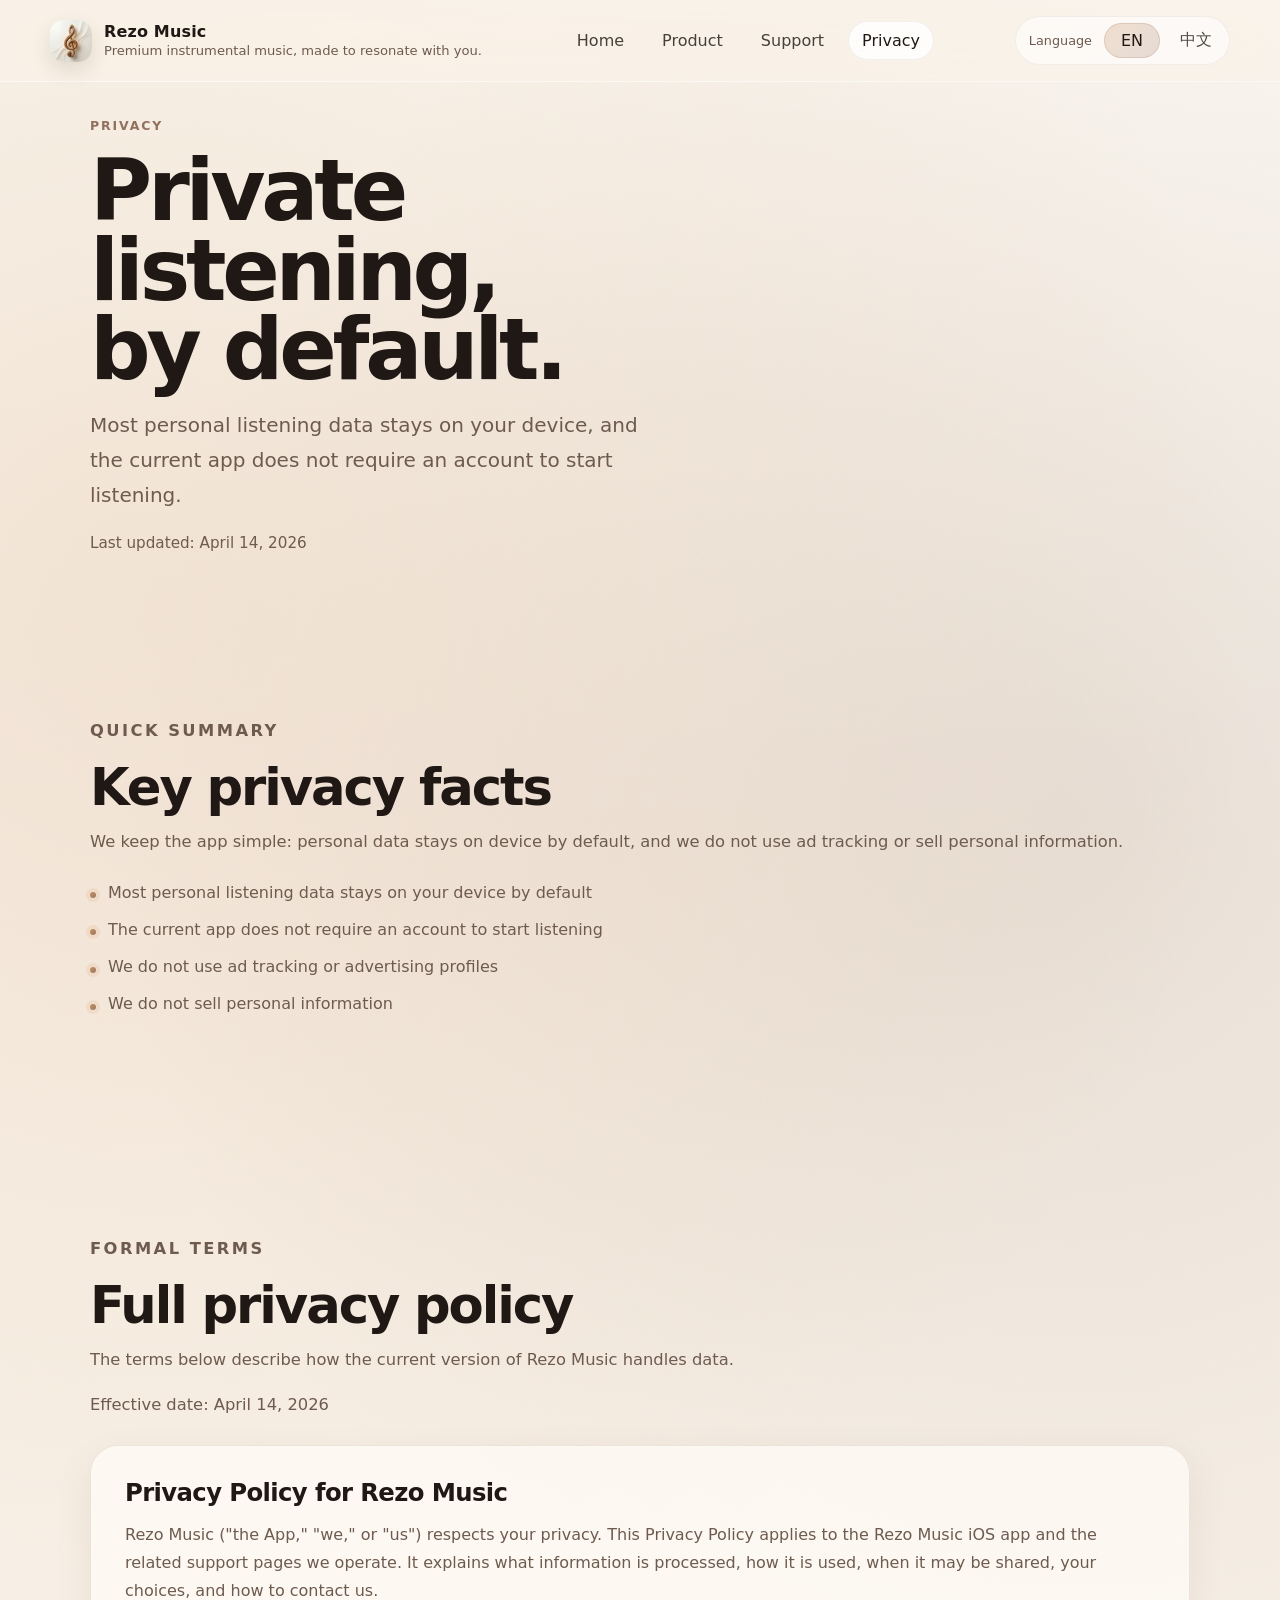
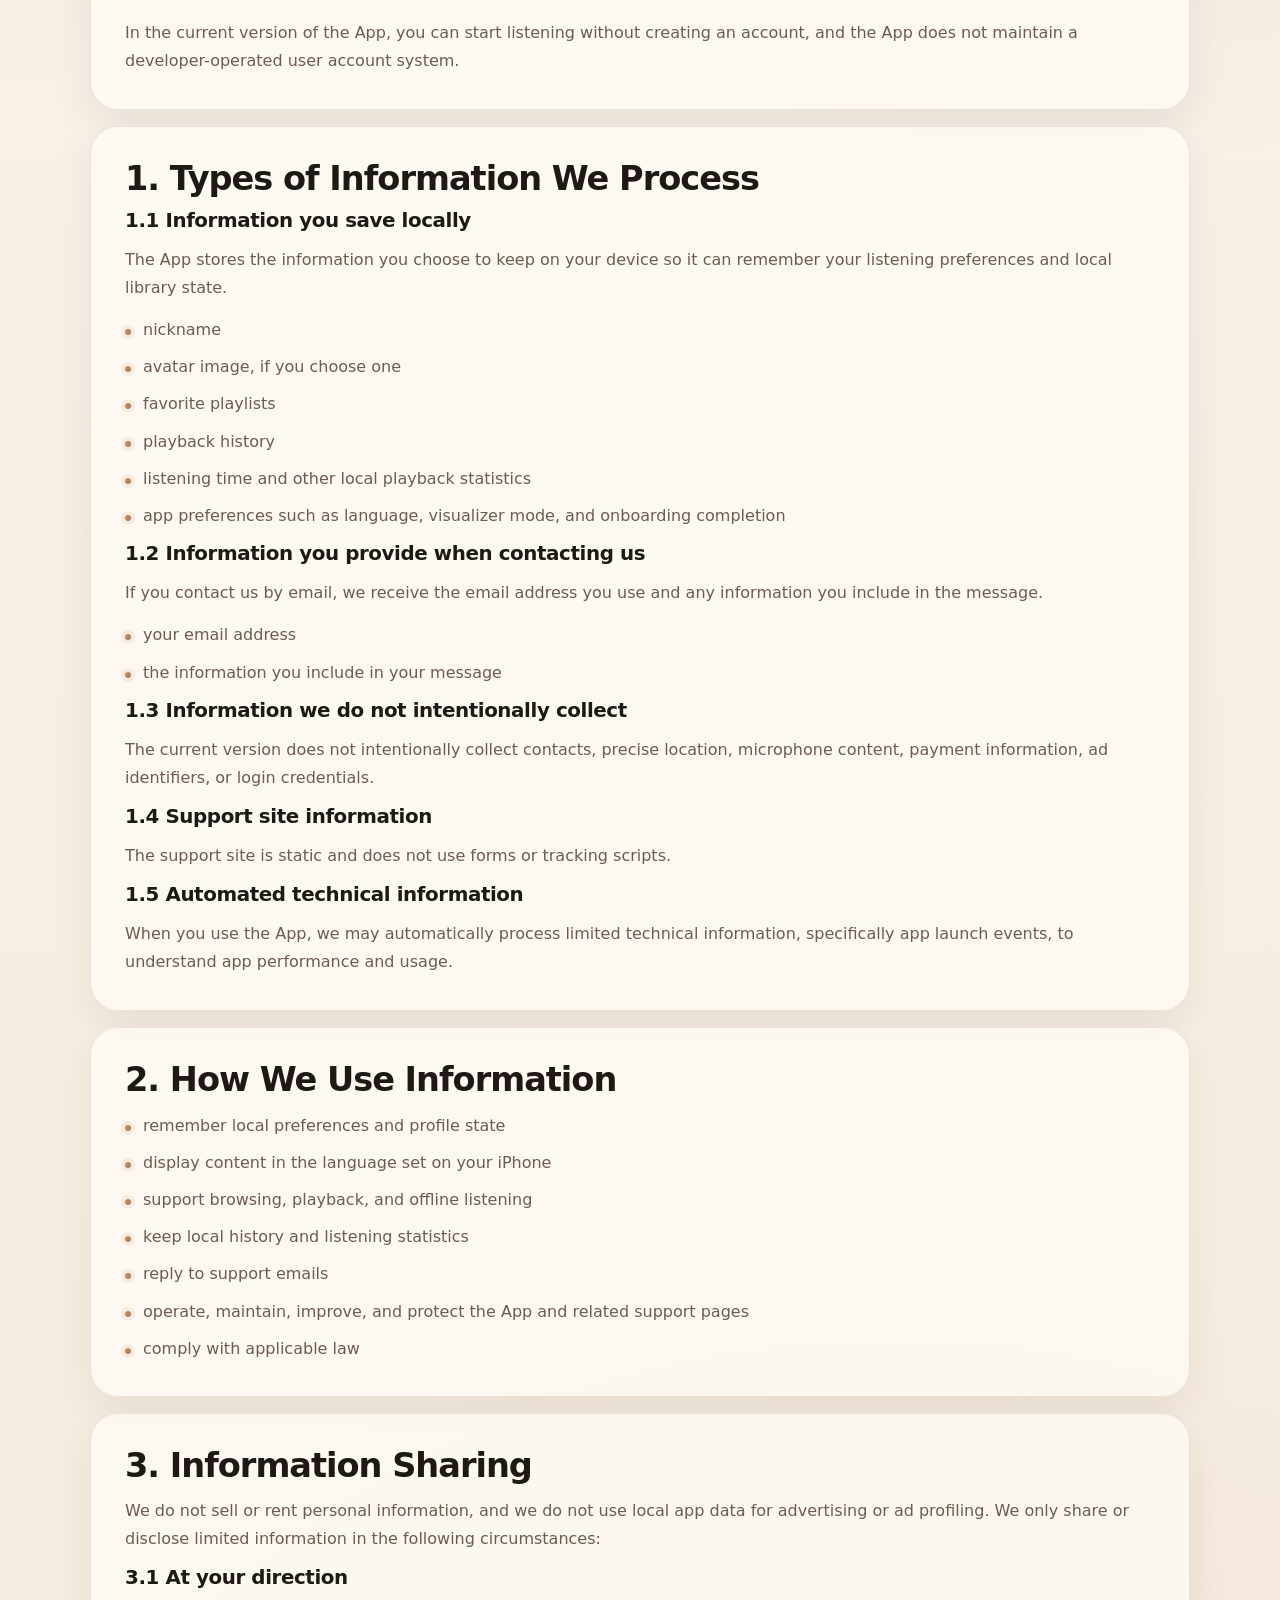
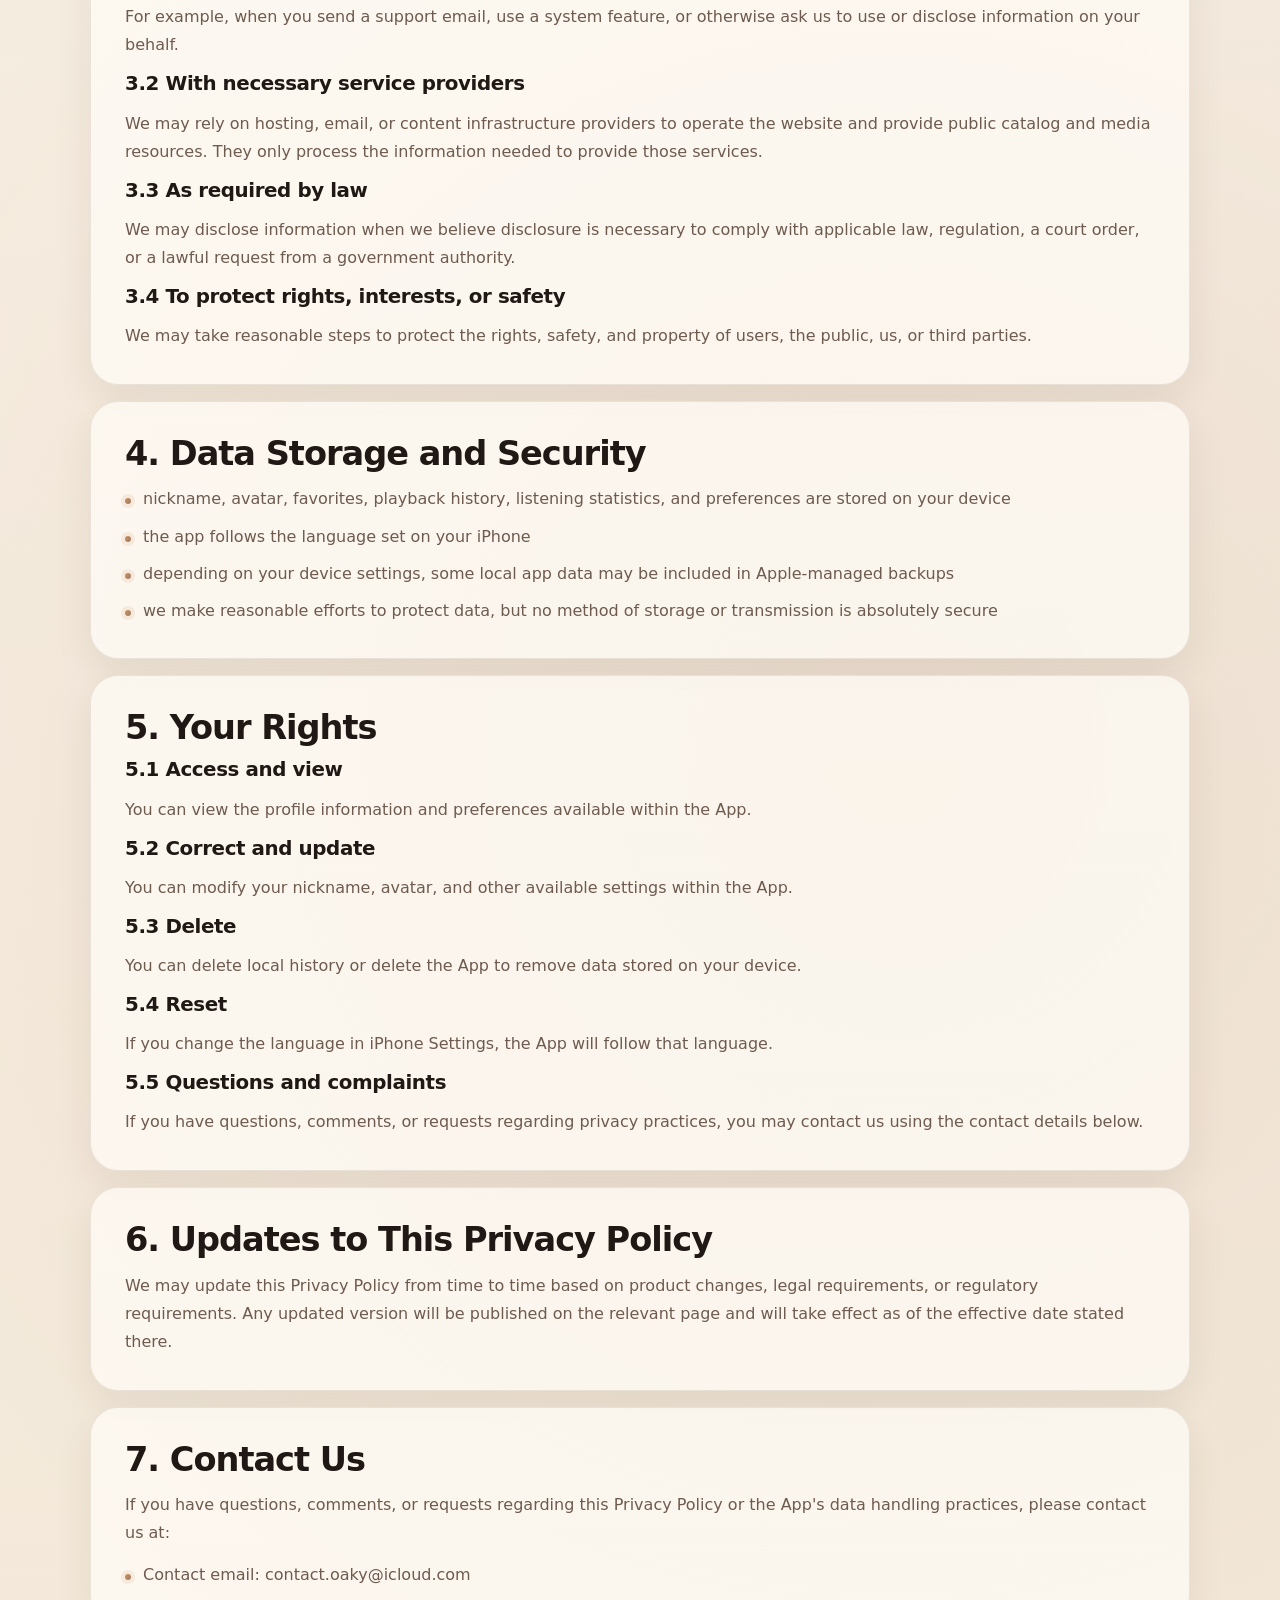
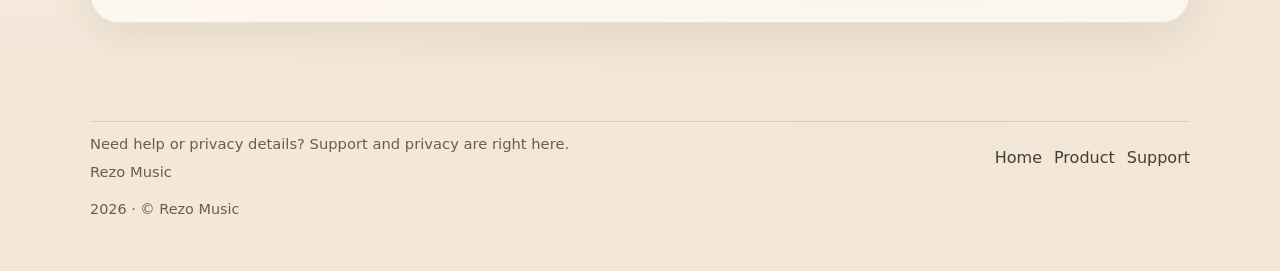
==== commit eb7edfe3: "update webpage" ====
--- a/privacy.html
+++ b/privacy.html
@@ -5,7 +5,22 @@
   <meta name="viewport" content="width=device-width, initial-scale=1.0">
   <meta name="description" content="Privacy policy for the Rezo Music iOS app. Key privacy facts first, then the formal policy terms.">
   <meta name="theme-color" content="#f6efe6">
+  <meta name="application-name" content="Rezo Music">
+  <meta name="robots" content="index,follow,max-image-preview:large,max-snippet:-1,max-video-preview:-1">
   <title>Privacy · Rezo Music</title>
+  <link rel="canonical" href="https://rezo.oaky.ltd/privacy.html">
+  <meta property="og:site_name" content="Rezo Music">
+  <meta property="og:type" content="website">
+  <meta property="og:title" content="Rezo Music | Privacy Policy">
+  <meta property="og:description" content="Privacy policy for the Rezo Music iOS app. Key privacy facts first, then the formal policy terms.">
+  <meta property="og:url" content="https://rezo.oaky.ltd/privacy.html">
+  <meta property="og:image" content="https://rezo.oaky.ltd/assets/video/home_first_screen_poster.jpg">
+  <meta property="og:image:width" content="1132">
+  <meta property="og:image:height" content="616">
+  <meta name="twitter:card" content="summary_large_image">
+  <meta name="twitter:title" content="Rezo Music | Privacy Policy">
+  <meta name="twitter:description" content="Privacy policy for the Rezo Music iOS app. Key privacy facts first, then the formal policy terms.">
+  <meta name="twitter:image" content="https://rezo.oaky.ltd/assets/video/home_first_screen_poster.jpg">
   <link rel="icon" type="image/png" sizes="16x16" href="assets/favicon-16.png">
   <link rel="icon" type="image/png" sizes="32x32" href="assets/favicon-32.png">
   <link rel="apple-touch-icon" sizes="180x180" href="assets/apple-touch-icon.png">
@@ -22,7 +37,7 @@
           <img class="brand__mark" src="assets/app-icon.png" alt="" aria-hidden="true">
           <span class="brand__text">
             <span class="brand__name" data-i18n-key="common.brand.name">Rezo Music</span>
-            <span class="brand__sub" data-i18n-key="common.brand.subtitle">Calm instrumental listening for focus, rest, and everyday life.</span>
+            <span class="brand__sub" data-i18n-key="common.brand.subtitle">Premium instrumental music, made to resonate with you.</span>
           </span>
         </a>
 
@@ -33,10 +48,20 @@
           <a class="site-nav__link" aria-current="page" href="privacy.html" data-i18n-key="common.nav.privacy">Privacy</a>
         </nav>
 
-        <div class="lang-toggle" role="group" aria-label="Language">
-          <span class="lang-toggle__label" data-i18n-key="common.lang.label">Language</span>
-          <button class="lang-toggle__button" type="button" data-lang-option="en" aria-pressed="true">EN</button>
-          <button class="lang-toggle__button" type="button" data-lang-option="zh" aria-pressed="false">中文</button>
+        <div class="site-header__tools">
+          <div class="lang-toggle" role="group" aria-label="Language">
+            <span class="lang-toggle__label" data-i18n-key="common.lang.label">Language</span>
+            <button class="lang-toggle__button" type="button" data-lang-option="en" aria-pressed="true">EN</button>
+            <button class="lang-toggle__button" type="button" data-lang-option="zh" aria-pressed="false">中文</button>
+          </div>
+          <button class="site-menu-toggle" type="button" data-site-menu-toggle aria-expanded="false" aria-controls="site-menu-panel">
+            <span class="site-menu-toggle__label" data-i18n-key="common.nav.menu">Menu</span>
+            <span class="site-menu-toggle__icon" aria-hidden="true"></span>
+          </button>
+        </div>
+
+        <div class="site-menu" id="site-menu-panel" data-site-menu hidden>
+          <nav class="site-menu__nav" aria-label="Primary" data-site-menu-nav></nav>
         </div>
       </div>
     </header>
--- a/assets/site.css
+++ b/assets/site.css
@@ -170,12 +170,160 @@
   line-height: 1.2;
 }
 
+@media (max-width: 1149.98px) {
+  .site-header__inner .site-nav {
+    display: none;
+  }
+
+  .site-header__tools .site-menu-toggle {
+    display: inline-flex;
+  }
+}
+
+.site-header__tools {
+  grid-column: 3;
+  display: inline-flex;
+  align-items: center;
+  justify-self: end;
+  gap: 6px;
+  min-width: 0;
+}
+
+.site-menu-toggle {
+  display: none;
+  position: relative;
+  align-items: center;
+  justify-content: center;
+  min-height: 38px;
+  padding: 0 10px;
+  min-width: 38px;
+  border-radius: 999px;
+  background: rgba(255, 255, 255, 0.62);
+  color: var(--text);
+  box-shadow: inset 0 0 0 1px rgba(108, 82, 62, 0.1);
+  transition: transform 160ms var(--ease-out), background-color 160ms var(--ease-out), box-shadow 160ms var(--ease-out);
+}
+
+.site-menu-toggle:hover,
+.site-menu-toggle:focus-visible,
+.site-menu-toggle[aria-expanded="true"] {
+  transform: translateY(-1px);
+  background: rgba(255, 255, 255, 0.78);
+  box-shadow: inset 0 0 0 1px rgba(108, 82, 62, 0.14);
+}
+
+.site-menu-toggle__label {
+  position: absolute;
+  width: 1px;
+  height: 1px;
+  padding: 0;
+  margin: -1px;
+  overflow: hidden;
+  clip: rect(0, 0, 0, 0);
+  clip-path: inset(50%);
+  white-space: nowrap;
+  border: 0;
+}
+
+.site-menu-toggle__icon {
+  position: relative;
+  width: 16px;
+  height: 12px;
+  flex: 0 0 auto;
+}
+
+.site-menu-toggle__icon::before {
+  content: "";
+  position: absolute;
+  inset: 0;
+  background:
+    linear-gradient(currentColor, currentColor) 0 0 / 100% 2px no-repeat,
+    linear-gradient(currentColor, currentColor) 0 50% / 100% 2px no-repeat,
+    linear-gradient(currentColor, currentColor) 0 100% / 100% 2px no-repeat;
+  opacity: 0.82;
+}
+
+.site-menu {
+  position: absolute;
+  top: calc(100% + 12px);
+  right: 0;
+  z-index: 60;
+  display: none;
+  min-width: min(320px, calc(100vw - 24px));
+  padding: 12px;
+  border-radius: 24px;
+  border: 1px solid rgba(108, 82, 62, 0.14);
+  background: rgba(255, 252, 247, 0.94);
+  box-shadow: var(--shadow);
+  backdrop-filter: blur(18px) saturate(170%);
+  -webkit-backdrop-filter: blur(18px) saturate(170%);
+}
+
+.site-menu:not([hidden]) {
+  display: block;
+}
+
+.site-menu__nav {
+  display: grid;
+  gap: 8px;
+}
+
+.site-menu__nav .site-nav__link {
+  display: flex;
+  width: 100%;
+  justify-content: flex-start;
+  align-items: center;
+  min-height: 46px;
+  padding: 0 14px;
+  border-radius: 16px;
+  background: rgba(255, 255, 255, 0.68);
+}
+
+@media (max-width: 960px) {
+  .site-header__inner {
+    gap: 12px;
+  }
+
+  .brand__sub {
+    white-space: normal;
+    overflow-wrap: normal;
+    display: -webkit-box;
+    -webkit-box-orient: vertical;
+    -webkit-line-clamp: 2;
+    overflow: hidden;
+    max-width: 26ch;
+  }
+
+  .lang-toggle {
+    gap: 6px;
+    padding: 4px;
+  }
+
+  .lang-toggle__label {
+    padding-inline: 6px 2px;
+    font-size: 0.72rem;
+  }
+
+  .lang-toggle__button {
+    min-width: 46px;
+    padding: 7px 9px;
+    font-size: 0.78rem;
+  }
+
+  .site-menu__nav .site-nav__link {
+    font-size: 0.94rem;
+  }
+}
+
 .site-nav {
+  grid-column: 2;
   display: flex;
   align-items: center;
   justify-content: center;
-  flex-wrap: wrap;
+  flex-wrap: nowrap;
   gap: 10px;
+  min-width: 0;
+  overflow: hidden;
 }
 
 .site-nav__link {
@@ -456,7 +604,76 @@
 }
 
 body[data-page="index"] .home-hero__actions {
+  align-items: flex-start;
   margin-top: 2px;
+}
+
+body[data-page="index"] .home-hero__download-stack {
+  position: relative;
+  display: inline-flex;
+  width: min(268px, calc(100vw - 32px));
+  align-items: flex-start;
+  justify-content: flex-start;
+  flex: 0 0 auto;
+  z-index: 2;
+}
+
+body[data-page="index"] .home-hero__download-button {
+  width: 100%;
+}
+
+body[data-page="index"] .home-hero__download-popover {
+  position: absolute;
+  left: 0;
+  bottom: 100%;
+  z-index: 3;
+  display: grid;
+  gap: 12px;
+  width: 100%;
+  padding: 14px;
+  border-radius: 24px 24px 20px 20px;
+  background: rgba(255, 252, 247, 0.96);
+  border: 1px solid rgba(108, 82, 62, 0.14);
+  box-shadow: var(--shadow-soft);
+}
+
+body[data-page="index"] .home-hero__download-popover[hidden] {
+  display: none !important;
+}
+
+body[data-page="index"] .home-hero__download-close {
+  justify-self: end;
+  min-height: 30px;
+  padding: 0 10px;
+  border-radius: 999px;
+  background: rgba(122, 86, 65, 0.08);
+  color: var(--muted);
+  font-size: 0.68rem;
+  font-weight: 700;
+  letter-spacing: 0.16em;
+  text-transform: uppercase;
+  transition: background-color 160ms var(--ease-out), color 160ms var(--ease-out), transform 160ms var(--ease-out);
+}
+
+body[data-page="index"] .home-hero__download-close:hover,
+body[data-page="index"] .home-hero__download-close:focus-visible {
+  transform: translateY(-1px);
+  background: rgba(122, 86, 65, 0.14);
+  color: var(--text);
+}
+
+body[data-page="index"] .home-hero__download-qr {
+  width: min(100%, 214px);
+  justify-self: center;
+  aspect-ratio: 1;
+}
+
+body[data-page="index"] .home-hero__download-caption {
+  margin: 0;
+  color: var(--muted);
+  text-align: center;
+  font-size: 0.84rem;
+  line-height: 1.5;
 }
 
 body[data-page="index"] .home-hero__hint {
@@ -1986,26 +2203,21 @@
 
 @media (max-width: 720px) {
   .site-header__inner {
-    grid-template-columns: minmax(0, 1fr) auto;
-    grid-template-areas:
-      "brand lang"
-      "nav nav";
-    gap: 14px 10px;
+    gap: 8px 8px;
     min-height: auto;
-    padding: 14px 0 12px;
+    padding: 10px 0 8px;
     align-items: start;
   }
 
   .brand {
-    grid-area: brand;
-    align-items: flex-start;
+    align-items: center;
     max-width: 100%;
   }
 
   .brand__mark {
-    width: 38px;
-    height: 38px;
-    border-radius: 12px;
+    width: 34px;
+    height: 34px;
+    border-radius: 10px;
   }
 
   .brand__text {
@@ -2013,25 +2225,55 @@
     max-width: 100%;
   }
 
+  .site-nav {
+    justify-content: flex-start;
+    gap: 4px;
+  }
+
+  .site-nav__link {
+    padding: 8px 10px;
+    font-size: 0.9rem;
+  }
+
+  .site-header__tools {
+    align-items: flex-start;
+    gap: 4px;
+  }
+
+  .lang-toggle {
+    gap: 4px;
+    padding: 3px;
+  }
+
+  .lang-toggle__label {
+    display: none;
+  }
+
+  .lang-toggle__button {
+    min-width: 40px;
+    padding: 6px 8px;
+    font-size: 0.74rem;
+  }
+
+  .site-menu-toggle {
+    min-height: 34px;
+    padding: 0 9px;
+  }
+
+  .site-menu {
+    top: calc(100% + 8px);
+    min-width: min(260px, calc(100vw - 20px));
+    padding: 10px;
+  }
+
+  .site-menu__nav .site-nav__link {
+    min-height: 42px;
+    padding: 0 12px;
+    font-size: 0.9rem;
+  }
+
   .brand__sub {
-    white-space: normal;
-    max-width: 100%;
-  }
-
-  .site-nav {
-    grid-area: nav;
-    justify-content: flex-start;
-    overflow-x: auto;
-    padding-bottom: 4px;
-    scrollbar-width: none;
-  }
-
-  .site-nav::-webkit-scrollbar {
     display: none;
-  }
-
-  .lang-toggle {
-    grid-area: lang;
   }
 
   .hero h1 {
@@ -2067,6 +2309,39 @@
   body[data-page="index"] .home-hero__body,
   body[data-page="index"] .home-mission__body {
     font-size: 1rem;
+  }
+
+  body[data-page="index"] .home-hero__actions {
+    gap: 8px;
+  }
+
+  body[data-page="index"] .home-hero__download-popover {
+    padding: 12px;
+    gap: 10px;
+    width: min(236px, calc(100vw - 24px));
+  }
+
+  body[data-page="index"] .home-hero__download-stack {
+    width: auto;
+  }
+
+  body[data-page="index"] .home-hero__download-button {
+    width: auto;
+    padding-inline: 14px;
+  }
+
+  body[data-page="index"] .home-hero__download-close {
+    min-height: 28px;
+    padding: 0 8px;
+    font-size: 0.64rem;
+  }
+
+  body[data-page="index"] .home-hero__download-qr {
+    width: min(100%, 202px);
+  }
+
+  body[data-page="index"] .home-hero__download-caption {
+    font-size: 0.8rem;
   }
 
   body[data-page="index"] .home-demos,
